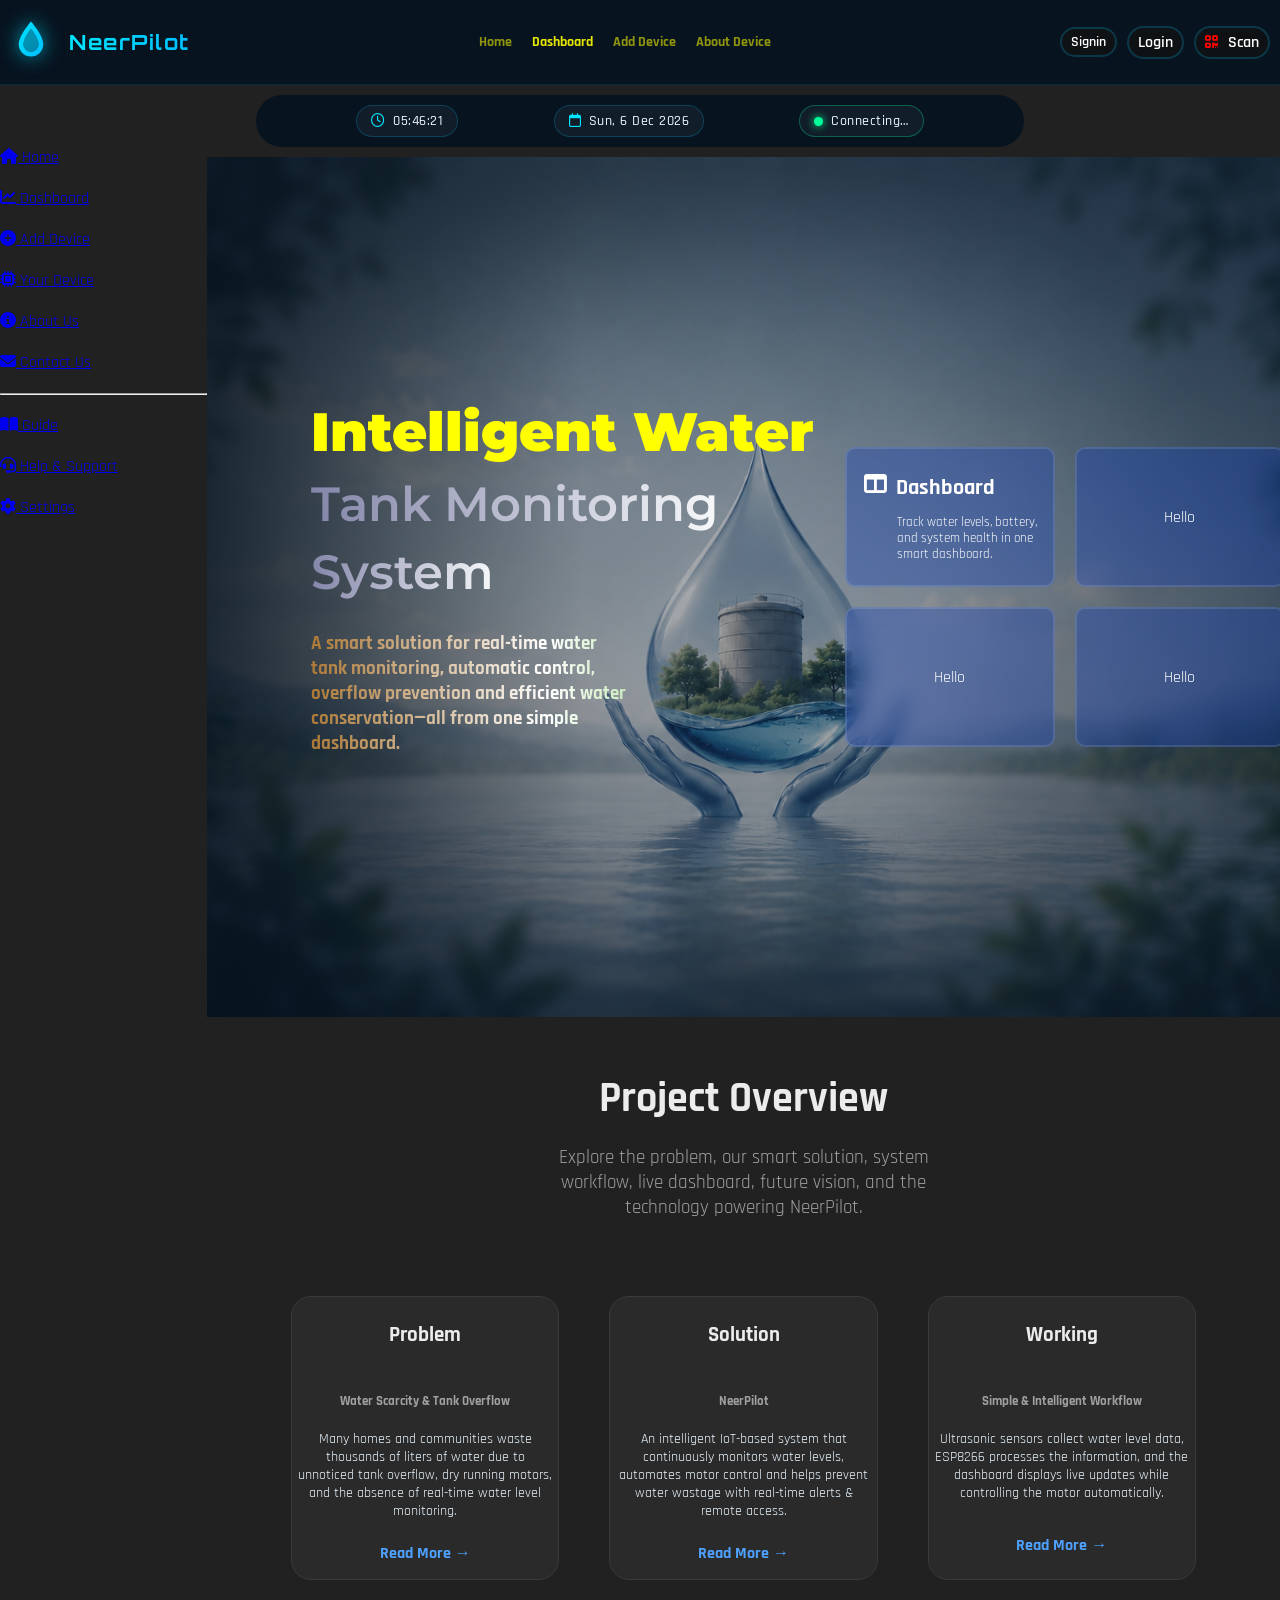
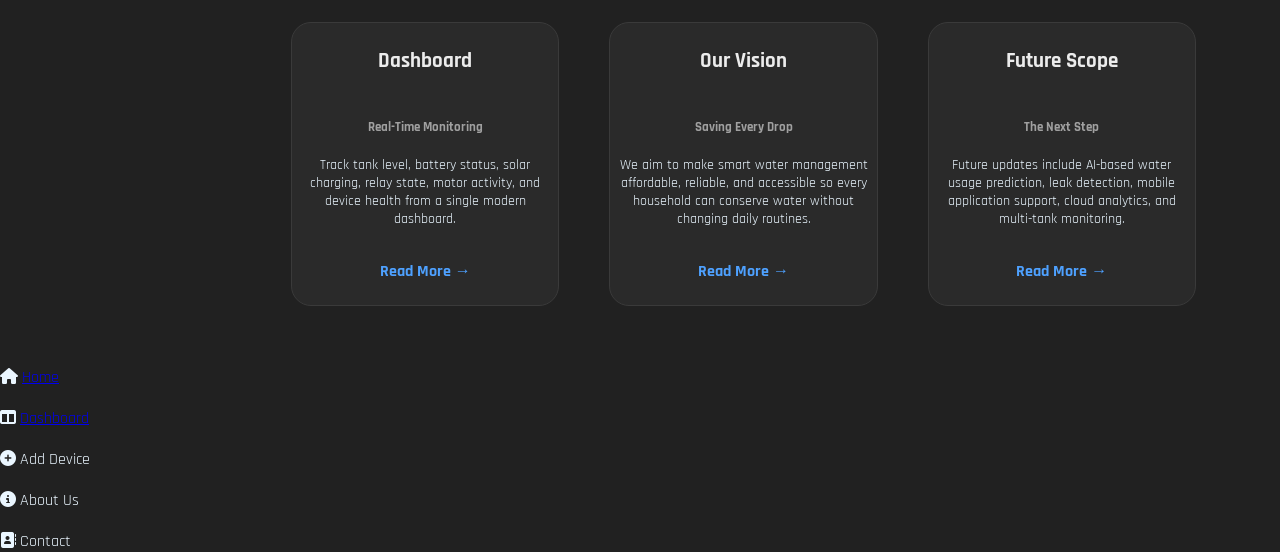
==== index.html @ 4bb4171d "change the design of the website by changing the navbar design" ====
<!DOCTYPE html>
<html lang="en">

<head>
  <meta charset="UTF-8">
  <meta name="viewport" content="width=device-width, initial-scale=1.0, minimum-scale=1.0">
  <title>NeerPilot | Smart Water &amp; Home Control</title>

  <!-- Font Awesome for iconography -->
  <link rel="stylesheet" href="https://cdnjs.cloudflare.com/ajax/libs/font-awesome/6.5.1/css/all.min.css">
  <!-- Google Fonts: Orbitron for display, Rajdhani for body/data -->
  <link rel="preconnect" href="https://fonts.googleapis.com">
  <link
    href="https://fonts.googleapis.com/css2?family=Orbitron:wght@500;700;900&family=Rajdhani:wght@400;500;600;700&display=swap"
    rel="stylesheet">

  <!-- <link rel="stylesheet" href="style2.css"> -->
  <link rel="stylesheet" href="style1.css">
  <link rel="stylesheet" href="responsive.css">
  <link rel="stylesheet" href="problem.css">
  <link rel="stylesheet" href="navbar.css">


  <link href="https://fonts.googleapis.com/css2?family=Montserrat:wght@700;800;900&display=swap" rel="stylesheet">
</head>

<body>

  <!-- <div class="ocean-bg" aria-hidden="true">
    <div class="glow glow-a"></div>
    <div class="glow glow-b"></div>
    <div class="bubbles" id="bubbleField"></div>
    <canvas id="particleCanvas"></canvas>
  </div> -->

  <!-- ============================================================
     TOP NAVBAR
     ============================================================ -->

  <header>

    <div class="navbar">

      <div class="top">
        <div class="nav-left">
          <div class="logo-mark">
            <svg viewBox="0 0 48 48" class="logo-svg" aria-hidden="true">
              <defs>
                <linearGradient id="logoGrad" x1="0" y1="0" x2="1" y2="1">
                  <stop offset="0%" stop-color="#00E5FF" />
                  <stop offset="100%" stop-color="#00BFFF" />
                </linearGradient>
              </defs>
              <path d="M24 4C24 4 10 20 10 30a14 14 0 0 0 28 0C38 20 24 4 24 4Z" fill="url(#logoGrad)" />
              <path d="M24 12C24 12 15 23 15 30a9 9 0 0 0 18 0c0-7-9-18-9-18Z" fill="#07131F" opacity="0.35" />
            </svg>
          </div>
          <div class="brand-text">
            <h1>NeerPilot</h1>
            <!-- <span>Autonomous Water &amp; Power Intelligence</span> -->
          </div>
        </div>

        <div class="middle">
          <ul class="nav-links">
            <li><a href="index.html">Home</a></li>
            <li class="dashboard"><a href="dashboard.html"><span class="dashboard">Dashboard</span></a></li>
            <li><a href="#">Add Device</a></li>
            <li><a href="#"><span>About </span><span>Device</span></a></li>
          </ul>
        </div>


        <!-- ME -->

        <div class="right">

          <div class="right-left">

            <div class="user-data">
              <div class="user-icon">
                <i class="fa-solid fa-user"></i>
              </div>
              <div class="user-name">
                <span>Yash Sharma</span>
              </div>
            </div>

            <div class="btn-signin entry">
              Signin
            </div>

            <div class="btn-login">
              Login
            </div>

            <div class="btn-qr-signin ">
              <div class="qr-icon">
                <i class="fa-solid fa-qrcode"></i>
                <p>Scan</p>
              </div>
            </div>

            <div class="logo-mark second-logo-mark">
              <svg viewBox="0 0 48 48" class="logo-svg" aria-hidden="true">
                <defs>
                  <linearGradient id="logoGrad" x1="0" y1="0" x2="1" y2="1">
                    <stop offset="0%" stop-color="#00E5FF" />
                    <stop offset="100%" stop-color="#00BFFF" />
                  </linearGradient>
                </defs>
                <path d="M24 4C24 4 10 20 10 30a14 14 0 0 0 28 0C38 20 24 4 24 4Z" fill="url(#logoGrad)" />
                <path d="M24 12C24 12 15 23 15 30a9 9 0 0 0 18 0c0-7-9-18-9-18Z" fill="#07131F" opacity="0.35" />
              </svg>
            </div>

          </div>



          <div class="menu-btn">&#9776;</div>

        </div>
      </div>

      <!-- Me -->

    </div>

    <div class="bottom">

      <!-- <div class="nav-right"> -->
      <div class="nav-stat stat1">
        <i class="fa-regular fa-clock"></i>
        <span id="liveTime">--:--:--</span>
      </div>
      <div class="nav-stat">
        <i class="fa-regular fa-calendar"></i>
        <span id="liveDate">-- --- ----</span>
      </div>
      <div class="nav-stat connection-pill" id="connectionPill">
        <span class="pulse-dot" id="connDot"></span>
        <span id="connText">Connecting…</span>
      </div>
      <!-- </div> -->


    </div>
  </header>



  <main>

    <section class="complete-page">

      <section class="page-left">
        <div class="bottom-nav">

          <!-- <div class="nav-item">
            <i class="fa-solid fa-house"></i>
            <span><a href="index.html">Home</a></span>
          </div>

          <div class="nav-item">
            <i class="fa-solid fa-table-columns"></i>
            <span><a href="dashboard.html">Dashboard</a></span>
          </div>

          <div class="nav-item">
            <i class="fa-solid fa-circle-plus"></i>
            <span>Add Device</span>
          </div>

          <div class="nav-item">
            <i class="fa-solid fa-circle-info"></i>
            <span>About Us</span>
          </div>

          <div class="nav-item">
            <i class="fa-solid fa-address-book"></i>
            <span>Contact</span>
          </div> -->

          <ul >

            <li>
              <a href="index.html">
                <i class="fa-solid fa-house"></i>
                <span>Home</span>
              </a>
            </li>

            <li>
              <a href="dashboard.html">
                <i class="fa-solid fa-chart-line"></i>
                <span>Dashboard</span>
              </a>
            </li>

            <li>
              <a href="add-device.html">
                <i class="fa-solid fa-circle-plus"></i>
                <span>Add Device</span>
              </a>
            </li>

            <li>
              <a href="your-device.html">
                <i class="fa-solid fa-microchip"></i>
                <span>Your Device</span>
              </a>
            </li>

            <li>
              <a href="about.html">
                <i class="fa-solid fa-circle-info"></i>
                <span>About Us</span>
              </a>
            </li>

            <li>
              <a href="contact.html">
                <i class="fa-solid fa-envelope"></i>
                <span>Contact Us</span>
              </a>
            </li>

            <hr>

            <li>
              <a href="guide.html">
                <i class="fa-solid fa-book-open"></i>
                <span>Guide</span>
              </a>
            </li>

            <li>
              <a href="help.html">
                <i class="fa-solid fa-headset"></i>
                <span>Help &amp; Support</span>
              </a>
            </li>

            <li>
              <a href="settings.html">
                <i class="fa-solid fa-gear"></i>
                <span>Settings</span>
              </a>
            </li>

          </ul>

        </div>

      </section>
      <section class="page-right">




        <section class="hero">
          <div class="hero-overlay"></div>

          <div class="hero-content">
            <div class="hero-content-inside ">
              <div class="hero-content-inside-left">

                <span>
                  <h1 class="heading1">
                    Intelligent Water
                  </h1>
                </span>
                <span>
                  <h1 class="heading2">
                    Tank Monitoring
                  </h1>
                </span>
                <span>
                  <h1 class="heading3">
                    System
                  </h1>
                </span>
                <span>
                  <h3 class="heading4">
                    A smart solution for real-time water tank monitoring, automatic control, overflow prevention and
                    efficient water conservation—all from one simple dashboard.
                  </h3>
                </span>
              </div>
              <div class="hero-content-inside-right">

                <div class="right-top">

                  <a href="dashboard.html" class="hero-anchor">
                    <div class="hero-anchor-div">
                      <div class="hero-anchor-div-div1">
                        <i class="fa-solid fa-table-columns"></i>
                        <h2>Dashboard</h2>
                      </div>
                      <div class="hero-anchor-div-div2">
                        <p>Track water levels, battery, and system health in one smart dashboard.</p>
                      </div>
                    </div>
                  </a>

                  <a href="#" class="hero-anchor">
                    <div>
                      Hello
                    </div>
                  </a>

                </div>

                <div class="right-bottom">

                  <a href="#" class="hero-anchor">
                    <div>
                      Hello
                    </div>
                  </a>

                  <a href="#" class="hero-anchor">
                    <div>
                      Hello
                    </div>
                  </a>

                </div>

              </div>
            </div>
          </div>
        </section>

        <section class="details-section">
          <div class="detail-sec-top">
            <h2>
              Project Overview
            </h2>
            <p>
              Explore the problem, our smart solution, system workflow, live dashboard, future vision, and the
              technology
              powering NeerPilot.
            </p>
          </div>
          <div class="detail-sec-bottom">
            <div class="detail-top">
              <div class="detail-div">

                <h3>
                  Problem
                </h3>
                <h5>
                  Water Scarcity & Tank Overflow
                </h5>
                <p>
                  Many homes and communities waste thousands of liters of water due to unnoticed tank overflow, dry
                  running
                  motors, and the absence of real-time water level monitoring.
                </p>
                <a href="problem.html">Read More →</a>

              </div>
              <div class="detail-div">
                <h3>
                  Solution
                </h3>
                <h5>
                  NeerPilot
                </h5>
                <p>
                  An intelligent IoT-based system that continuously monitors water levels, automates motor control and
                  helps
                  prevent water wastage with real-time alerts & remote access.
                </p>
                <a href="solution.html">Read More →</a>

              </div>
              <div class="detail-div">
                <h3>
                  Working
                </h3>
                <h5>
                  Simple & Intelligent Workflow
                </h5>
                <p>
                  Ultrasonic sensors collect water level data, ESP8266 processes the information, and the dashboard
                  displays
                  live updates while controlling the motor automatically.
                </p>
                <a href="#">Read More →</a>

              </div>
            </div>

            <div class="detail-bottom">
              <div class="detail-div">
                <h3>
                  Dashboard
                </h3>
                <h5>
                  Real-Time Monitoring
                </h5>
                <p>
                  Track tank level, battery status, solar charging, relay state, motor activity, and device health from
                  a
                  single
                  modern dashboard.
                </p>
                <a href="dashboard.html">Read More →</a>

              </div>
              <div class="detail-div">
                <h3>
                  Our Vision
                </h3>
                <h5>
                  Saving Every Drop
                </h5>
                <p>
                  We aim to make smart water management affordable, reliable, and accessible so every household can
                  conserve
                  water without changing daily routines.
                </p>
                <a href="vision.html">Read More →</a>

              </div>
              <div class="detail-div">
                <h3>
                  Future Scope
                </h3>
                <h5>
                  The Next Step
                </h5>
                <p>
                  Future updates include AI-based water usage prediction, leak detection, mobile application support,
                  cloud
                  analytics, and multi-tank monitoring.
                </p>
                <a href="#">Read More →</a>

              </div>
            </div>
          </div>



        </section>
      </section>
    </section>
  </main>




  <div class="bottom-nav">

    <div class="nav-item">
      <i class="fa-solid fa-house"></i>
      <span><a href="index.html">Home</a></span>
    </div>

    <div class="nav-item">
      <i class="fa-solid fa-table-columns"></i>
      <span><a href="dashboard.html">Dashboard</a></span>
    </div>

    <div class="nav-item">
      <i class="fa-solid fa-circle-plus"></i>
      <span>Add Device</span>
    </div>

    <div class="nav-item">
      <i class="fa-solid fa-circle-info"></i>
      <span>About Us</span>
    </div>

    <div class="nav-item">
      <i class="fa-solid fa-address-book"></i>
      <span>Contact</span>
    </div>

  </div>





  <script src="script2.js"></script>
</body>

</html>
---- style2.css ----
/* =======================================================================
   NeerPilot Dashboard — style.css
   Dark Ocean / Glassmorphism theme
   ======================================================================= */

/* ---------- Design Tokens ---------- */
:root {
  --c-primary: #00BFFF;
  --c-secondary: #00E5FF;
  --c-accent: #00FF99;
  --c-danger: #FF3B5C;
  --c-warning: #FFA733;
  --c-bg: #07131F;
  --c-bg-deep: #030a11;

  --glass-fill: rgba(255, 255, 255, 0.045);
  --glass-fill-strong: rgba(255, 255, 255, 0.07);
  --glass-border: rgba(0, 191, 255, 0.22);
  --glass-blur: 18px;

  --text-primary: #EAF6FF;
  --text-muted: #7FA8C2;

  --font-display: 'Orbitron', sans-serif;
  --font-body: 'Rajdhani', sans-serif;

  --radius-lg: 24px;
  --radius-md: 16px;
  --radius-sm: 10px;

  --shadow-glow-primary: 0 0 24px rgba(0, 191, 255, 0.35);
  --shadow-glow-accent: 0 0 22px rgba(0, 255, 153, 0.35);
  --shadow-elevate: 0 20px 40px -18px rgba(0, 0, 0, 0.65);

  --transition-fast: 180ms cubic-bezier(.4, 0, .2, 1);
  --transition-med: 380ms cubic-bezier(.4, 0, .2, 1);
}

/* ---------- Reset ---------- */
* {
  margin: 0;
  padding: 0;
  box-sizing: border-box;
}

html {
  scroll-behavior: smooth;
}

* {
  margin: 0;
  padding: 0;
  box-sizing: border-box;
}

body {
  font-family: var(--font-body);
  background: var(--c-bg);
  color: var(--text-primary);
  min-height: 100vh;
  overflow-x: hidden;
  -webkit-font-smoothing: antialiased;
  /* position:relative; */
}

::selection {
  background: rgba(0, 229, 255, 0.3);
}

::-webkit-scrollbar {
  width: 8px;
  height: 8px;
}

::-webkit-scrollbar-track {
  background: transparent;
}

::-webkit-scrollbar-thumb {
  background: rgba(0, 191, 255, 0.35);
  border-radius: 10px;
}

/* =======================================================================
   AMBIENT OCEAN BACKGROUND
   ======================================================================= */
.ocean-bg {
  position: fixed;
  /* position:absolute; */
  inset: 0;
  z-index: -2;
  background:
    radial-gradient(ellipse at 20% -10%, rgba(0, 191, 255, 0.14), transparent 55%),
    radial-gradient(ellipse at 90% 10%, rgba(0, 255, 153, 0.08), transparent 50%),
    linear-gradient(180deg, #0a1a29 0%, #07131F 40%, #030a11 100%);
  overflow: hidden;
}

.glow {
  position: absolute;
  border-radius: 50%;
  filter: blur(90px);
  opacity: 0.35;
  animation: driftGlow 22s ease-in-out infinite;
}

.glow-a {
  width: 480px;
  height: 480px;
  background: var(--c-primary);
  top: -10%;
  left: -10%;
}

.glow-b {
  width: 420px;
  height: 420px;
  background: var(--c-accent);
  bottom: -15%;
  right: -5%;
  animation-duration: 28s;
  animation-delay: -6s;
}

@keyframes driftGlow {

  0%,
  100% {
    transform: translate(0, 0) scale(1);
  }

  50% {
    transform: translate(60px, 40px) scale(1.15);
  }
}

.bubbles {
  position: absolute;
  inset: 0;
  overflow: hidden;
}

.bubble {
  position: absolute;
  bottom: -10%;
  border-radius: 50%;
  background: radial-gradient(circle at 30% 30%, rgba(255, 255, 255, 0.5), rgba(0, 191, 255, 0.05) 70%);
  border: 1px solid rgba(0, 229, 255, 0.25);
  animation-name: floatUp;
  animation-timing-function: linear;
  animation-iteration-count: infinite;
}

@keyframes floatUp {
  0% {
    transform: translateY(0) translateX(0);
    opacity: 0;
  }

  10% {
    opacity: 0.6;
  }

  90% {
    opacity: 0.4;
  }

  100% {
    transform: translateY(-120vh) translateX(20px);
    opacity: 0;
  }
}

#particleCanvas {
  position: absolute;
  inset: 0;
  width: 100%;
  height: 100%;
  opacity: 0.5;
}

/* =======================================================================
   GLASSMORPHISM CARD BASE
   ======================================================================= */
.card {
  background: var(--glass-fill);
  border: 1px solid var(--glass-border);
  border-radius: var(--radius-md);
  backdrop-filter: blur(var(--glass-blur));
  -webkit-backdrop-filter: blur(var(--glass-blur));
  box-shadow: var(--shadow-elevate);
  position: relative;
  overflow: hidden;
  transition: transform var(--transition-med), box-shadow var(--transition-med), border-color var(--transition-med);
}

.card:hover {
  transform: translateY(-4px);
  border-color: rgba(0, 229, 255, 0.5);
  box-shadow: var(--shadow-elevate), var(--shadow-glow-primary);
}

/* Ripple click feedback */
.ripple {
  cursor: pointer;
}

.ripple-effect {
  position: absolute;
  border-radius: 50%;
  background: rgba(0, 229, 255, 0.35);
  transform: scale(0);
  animation: rippleAnim 600ms ease-out forwards;
  pointer-events: none;
}

@keyframes rippleAnim {
  to {
    transform: scale(4);
    opacity: 0;
  }
}

/* =======================================================================
   NAVBAR
   ======================================================================= */

header {
  width: 100%;
  display: flex;
  flex-direction: column;
  justify-content: center;
  align-items: center;
}

.navbar {
  width: 100%;
  display: flex;
  /* flex-direction: row; */  
  align-items: center;
  justify-content: center;
  gap: 24px;
  padding: 18px 10px;
  background: rgba(7, 19, 31, 0.55);
  backdrop-filter: blur(20px);
  -webkit-backdrop-filter: blur(20px);
  border-bottom: 1px solid rgba(0, 191, 255, 0.15);
  position: sticky;
  top: 0;
  z-index: 100;
  flex-wrap: wrap;
}

.nav-left {
  display: flex;
  align-items: center;
  gap: 17px;
}

.logo-svg {
  width: 42px;
  height: 42px;
  filter: drop-shadow(0 0 10px rgba(0, 229, 255, 0.6));
  animation: logoPulse 4s ease-in-out infinite;
}

@keyframes logoPulse {

  0%,
  100% {
    filter: drop-shadow(0 0 8px rgba(0, 229, 255, 0.5));
  }

  50% {
    filter: drop-shadow(0 0 16px rgba(0, 229, 255, 0.85));
  }
}

.brand-text h1 {
  font-family: var(--font-display);
  font-size: 1.30rem;
  font-weight: 700;
  letter-spacing: 1.5px;
  background: linear-gradient(90deg, var(--c-secondary), var(--c-primary));
  -webkit-background-clip: text;
  background-clip: text;
  color: transparent;
  line-height: 1.1;
}

/* .brand-text span {
  font-size: 0.72rem;
  color: var(--text-muted);
  letter-spacing: 0.5px;
  text-transform: uppercase;
} */

/* ME */

.top {
  width: 100%;
  display: flex;
  justify-content: space-between;
  align-items: center;

}

.middle ul {
  display: flex;
  justify-content: space-evenly;
  align-items: center;
  gap: 20px;
  /* margin-left: 200px; */
}

.middle ul li {
  list-style: none;
  font-size: 0.9rem;
  font-weight: 700;
}

.middle ul li a {
  text-decoration: none;
  color: white;
}

.middle ul li a {
  color: rgba(255, 255, 0, 0.552);
}

.dashboard {
  color: rgba(255, 255, 0, 0.897);
}

.right{
    display:flex;
    align-items:center;
    justify-content:flex-end;
    /* margin-left:auto; */
}

.right-left {
  display: flex;
  gap: 10px;
  justify-content: space-evenly;
  align-items: center;
}

.user-data {
  display: none;
}

.right .btn-login {
  /* height: 33px;
  width: 60px; */
  display: inline-block;
  /* background-color: rgb(232, 237, 241); */
  background: rgba(18, 19, 19, 0.77);
  color: white;
  padding: 4px 9px;
  border-radius: 40px;
  text-decoration: none;
  font-weight: 600;
  /* border: 2px solid rgb(153, 153, 220); */
  border: 2px solid var(--glass-border);
}

.right .btn-signin {
  /* height: 33px;
  width: 60px; */
  display: inline-block;
  /* background-color: rgb(232, 237, 241); */
  background: rgba(18, 19, 19, 0.77);
  color: white;
  padding: 4px 9px;
  border-radius: 40px;
  text-decoration: none;
  font-weight: 600;
  font-size: 0.9rem;
  /* border: 2px solid rgb(153, 153, 220); */
  border: 2px solid var(--glass-border);
}

.right .btn-qr-signin {
  display: inline-block;
  /* background-color: rgb(171, 172, 172); */
  background: rgba(18, 19, 19, 0.77);
  /* color: rgba(24, 24, 24, 0.789); */
  color: white;
  padding: 4px 9px;
  font-size: 0.9rem;
  /* height: 33px;
  width: 80px; */
  border-radius: 40px;
  text-decoration: none;
  border: 2px solid var(--glass-border);
}

.qr-icon {
  display: flex;
  /* font-weight: 800; */
  justify-content: space-evenly;
  align-items: center;
  gap: 10px;
}

.qr-icon p {
  font-size: 1rem;
  font-weight: 600;
}

.right .btn-qr-signin i {
  color: red;
}

.second-logo-mark {
  display: none;
}


.menu-btn {
  display: none;
}

.bottom {
  margin-top: 10px;
  width: 60%;
  padding: 10px 5px;
  background: rgba(18, 19, 19, 0.77);
  display: flex;
  justify-content: space-evenly;
  align-items: center;
  border-radius: 40px;
}


/* Me */

/* 
.nav-right { 
  display: flex; 
  align-items: center; 
  justify-content: space-evenly;
  gap: 14px; 
  flex-wrap: wrap; 
} */

.nav-stat {
  display: flex;
  align-items: center;
  gap: 8px;
  font-size: 0.85rem;
  color: var(--text-muted);
  background: var(--glass-fill);
  border: 1px solid var(--glass-border);
  padding: 6px 14px;
  border-radius: 999px;
}

.nav-stat i {
  color: var(--c-secondary);
}

.nav-stat span {
  color: var(--text-primary);
  font-weight: 500;
  letter-spacing: 0.5px;
}

.connection-pill {
  border-color: rgba(0, 255, 153, 0.3);
}

.pulse-dot {
  width: 9px;
  height: 9px;
  border-radius: 50%;
  background: var(--c-accent);
  box-shadow: 0 0 8px var(--c-accent);
  animation: pulseDot 1.6s ease-in-out infinite;
}

.pulse-dot.offline {
  background: var(--c-danger);
  box-shadow: 0 0 8px var(--c-danger);
  animation: none;
}

@keyframes pulseDot {

  0%,
  100% {
    opacity: 1;
    transform: scale(1);
  }

  50% {
    opacity: 0.5;
    transform: scale(0.8);
  }
}

/* =======================================================================
   DASHBOARD GRID
   ======================================================================= */
.dashboard-grid {
  display: grid;
  grid-template-columns: 1.05fr 1fr;
  gap: 24px;
  padding: 28px 32px;
  align-items: start;
}

.panel {
  background: var(--glass-fill);
  border: 1px solid var(--glass-border);
  border-radius: var(--radius-lg);
  backdrop-filter: blur(var(--glass-blur));
  -webkit-backdrop-filter: blur(var(--glass-blur));
  padding: 24px;
  box-shadow: var(--shadow-elevate);
}

.panel-header {
  display: flex;
  align-items: center;
  justify-content: space-between;
  margin-bottom: 20px;
  flex-wrap: wrap;
  gap: 8px;
}

.panel-header h2 {
  font-family: var(--font-display);
  font-size: 1.05rem;
  font-weight: 700;
  letter-spacing: 1px;
  display: flex;
  align-items: center;
  gap: 10px;
  color: var(--text-primary);
}

.panel-header h2 i {
  color: var(--c-primary);
  filter: drop-shadow(0 0 6px rgba(0, 191, 255, 0.6));
}

.panel-tag {
  font-size: 0.72rem;
  color: var(--text-muted);
  letter-spacing: 1px;
  text-transform: uppercase;
  border: 1px solid var(--glass-border);
  padding: 4px 10px;
  border-radius: 999px;
}

/* =======================================================================
   TANK VISUAL
   ======================================================================= */
.tank-main-row {
  display: grid;
  grid-template-columns: 1.1fr 0.9fr;
  gap: 18px;
  margin-bottom: 20px;
}

.tank-visual {
  padding: 20px;
  display: flex;
  flex-direction: column;
  /* gap: 16px; */
  align-items: center;
}

.tank-shell {
  position: relative;
  width: 100%;
  max-width: 220px;
  height: 300px;
  /* border-radius: 26px; */
  overflow: hidden;
  background: linear-gradient(180deg, rgba(0, 191, 255, 0.05), rgba(0, 0, 0, 0.35));
  border: 2px solid rgba(0, 191, 255, 0.35);
  box-shadow: inset 0 0 30px rgba(0, 191, 255, 0.15), 0 0 30px rgba(0, 191, 255, 0.12);
}

.tank-frame {
  position: absolute;
  inset: 0;
  width: 100%;
  height: 100%;
}

.tank-outline {
  fill: none;
  stroke: rgba(0, 229, 255, 0.25);
  stroke-width: 2;
}

.tank-liquid-mask {
  position: absolute;
  inset: 4px;
  border-radius: 22px;
  overflow: hidden;
}

.tank-water {
  position: absolute;
  bottom: 0;
  left: 0;
  width: 100%;
  height: 0%;
  /* controlled by JS */
  background: linear-gradient(180deg, rgba(0, 191, 255, 0.55), rgba(0, 64, 110, 0.85));
  transition: height 1.2s cubic-bezier(.4, 0, .2, 1);
}

.wave {
  position: absolute;
  top: -18px;
  left: 0;
  width: 200%;
  height: 20px;
}

.wave path {
  fill: rgba(0, 229, 255, 0.55);
}

.wave-back path {
  fill: rgba(0, 229, 255, 0.35);
}

.wave-back {
  animation: waveMove 6s linear infinite;
  opacity: 0.7;
}

.wave-front {
  animation: waveMove 3.5s linear infinite reverse;
}

@keyframes waveMove {
  from {
    transform: translateX(0);
  }

  to {
    transform: translateX(-50%);
  }
}

.tank-readout {
  position: absolute;
  inset: 0;
  display: flex;
  flex-direction: column;
  align-items: center;
  justify-content: center;
  gap: 4px;
  pointer-events: none;
  text-shadow: 0 0 18px rgba(0, 0, 0, 0.6);
}

.tank-percent {
  font-family: var(--font-display);
  font-size: 2.6rem;
  font-weight: 900;
  color: #fff;
  letter-spacing: 1px;
}

.tank-label {
  font-size: 0.75rem;
  color: rgba(234, 246, 255, 0.85);
  text-transform: uppercase;
  letter-spacing: 2px;
}

.tank-substats {
  display: flex;
  width: 100%;
  height: 100px;
  justify-content: space-between;
  align-items: center;
  gap: 10px;
  border-top: 1px solid rgba(0, 191, 255, 0.15);
  padding-top: 1px;
}

.substat {
  display: flex;
  flex-direction: column;
  gap: 4px;
  align-items: center;
  flex: 1;
}

.substat-label {
  font-size: 0.68rem;
  color: var(--text-muted);
  text-transform: uppercase;
  letter-spacing: 0.5px;
}

.substat-value {
  font-weight: 700;
  font-size: 0.95rem;
}

.status-ok {
  color: var(--c-accent);
}

.status-warn {
  color: var(--c-warning);
}

.status-danger {
  color: var(--c-danger);
}

/* ---------- side column: battery + solar ---------- */
.side-column {
  display: flex;
  flex-direction: column;
  gap: 18px;
}

.card-title {
  display: flex;
  align-items: center;
  gap: 8px;
  font-size: 0.85rem;
  font-weight: 600;
  color: var(--text-muted);
  letter-spacing: 0.5px;
  text-transform: uppercase;
  margin-bottom: 14px;
}

.card-title i {
  color: var(--c-secondary);
}

.battery-card,
.solar-card,
.voltage-card,
.control-card {
  padding: 18px;
}

/* =======================================================================
   BATTERY VISUAL (shared by tank + home)
   ======================================================================= */
.battery-visual {
  display: flex;
  flex-direction: column;
  align-items: center;
  gap: 8px;
}

.battery-body {
  position: relative;
  width: 80px;
  height: 120px;
  border: 3px solid rgba(0, 229, 255, 0.4);
  border-radius: 14px;
  overflow: hidden;
  background: rgba(0, 0, 0, 0.3);
  box-shadow: inset 0 0 16px rgba(0, 191, 255, 0.15);
}

.battery-nub {
  width: 32px;
  height: 8px;
  background: rgba(0, 229, 255, 0.4);
  margin: 0 auto;
  border-radius: 0 0 4px 4px;
}

.battery-liquid {
  position: absolute;
  bottom: 0;
  left: 0;
  width: 100%;
  height: 0%;
  background: linear-gradient(180deg, rgba(0, 255, 153, 0.65), rgba(0, 150, 90, 0.85));
  transition: height 1.2s cubic-bezier(.4, 0, .2, 1), background 0.6s ease;
}

.battery-liquid.low {
  background: linear-gradient(180deg, rgba(255, 59, 92, 0.65), rgba(150, 20, 40, 0.85));
}

.battery-liquid.mid {
  background: linear-gradient(180deg, rgba(255, 167, 51, 0.65), rgba(150, 90, 10, 0.85));
}

.mini-wave {
  position: absolute;
  top: -8px;
  left: 0;
  width: 200%;
  height: 10px;
  animation: waveMove 4s linear infinite;
}

.mini-wave path {
  fill: rgba(255, 255, 255, 0.35);
}

.battery-percent {
  position: absolute;
  top: 50%;
  left: 50%;
  transform: translate(-50%, -50%);
  font-family: var(--font-display);
  font-weight: 700;
  font-size: 1.15rem;
  color: #fff;
  text-shadow: 0 0 10px rgba(0, 0, 0, 0.7);
  z-index: 2;
}

.charge-icon {
  position: absolute;
  top: 8px;
  right: 8px;
  color: var(--c-accent);
  font-size: 0.85rem;
  opacity: 0;
  filter: drop-shadow(0 0 6px var(--c-accent));
  z-index: 2;
}

.charge-icon.active {
  opacity: 1;
  animation: chargeFlicker 1.4s ease-in-out infinite;
}

@keyframes chargeFlicker {

  0%,
  100% {
    opacity: 0.4;
    transform: scale(1);
  }

  50% {
    opacity: 1;
    transform: scale(1.15);
  }
}

.battery-status {
  font-size: 0.8rem;
  color: var(--text-muted);
  text-align: center;
  margin-top: 6px;
}

/* =======================================================================
   SOLAR VISUAL
   ======================================================================= */
.solar-visual {
  display: flex;
  justify-content: center;
  padding: 6px 0;
}

.solar-svg {
  width: 140px;
  height: 105px;
}

.panel-frame {
  fill: rgba(0, 191, 255, 0.08);
  stroke: var(--c-danger);
  stroke-width: 2;
  transition: stroke 0.5s ease, fill 0.5s ease;
}

.panel-grid line {
  stroke: rgba(255, 255, 255, 0.15);
  stroke-width: 1;
}

.solar-rays line {
  stroke: var(--c-danger);
  stroke-width: 2.5;
  stroke-linecap: round;
  opacity: 0;
  transition: stroke 0.5s ease;
}

.solar-visual.charging .panel-frame {
  stroke: var(--c-accent);
  fill: rgba(0, 255, 153, 0.1);
  filter: drop-shadow(0 0 10px rgba(0, 255, 153, 0.6));
}

.solar-visual.charging .solar-rays line {
  stroke: var(--c-accent);
  opacity: 1;
  animation: rayPulse 1.6s ease-in-out infinite;
}

@keyframes rayPulse {

  0%,
  100% {
    opacity: 0.3;
  }

  50% {
    opacity: 1;
  }
}

.solar-status {
  text-align: center;
  font-size: 0.85rem;
  font-weight: 600;
  color: var(--c-danger);
}

.solar-status.on {
  color: var(--c-accent);
}

/* =======================================================================
   MINI CARD GRID (tank sensors)
   ======================================================================= */
.mini-card-grid {
  display: grid;
  grid-template-columns: repeat(auto-fit, minmax(150px, 1fr));
  gap: 14px;
}

.mini-card {
  padding: 14px 16px;
  display: flex;
  align-items: center;
  gap: 12px;
  flex-wrap: wrap;
}

.mini-card i {
  font-size: 1.2rem;
  color: var(--c-primary);
  width: 30px;
  text-align: center;
  filter: drop-shadow(0 0 6px rgba(0, 191, 255, 0.5));
}

.mini-card>div {
  display: flex;
  flex-direction: column;
  gap: 2px;
}

.mini-label {
  font-size: 0.68rem;
  color: var(--text-muted);
  text-transform: uppercase;
  letter-spacing: 0.5px;
}

.mini-value {
  font-weight: 700;
  font-size: 0.95rem;
}

.signal-bars {
  display: flex;
  align-items: flex-end;
  gap: 3px;
  margin-left: auto;
  height: 18px;
}

.signal-bars span {
  width: 4px;
  background: rgba(0, 191, 255, 0.25);
  border-radius: 2px;
  transition: background 0.4s ease, box-shadow 0.4s ease;
}

.signal-bars span:nth-child(1) {
  height: 6px;
}

.signal-bars span:nth-child(2) {
  height: 10px;
}

.signal-bars span:nth-child(3) {
  height: 14px;
}

.signal-bars span:nth-child(4) {
  height: 18px;
}

.signal-bars span.active {
  background: var(--c-secondary);
  box-shadow: 0 0 6px var(--c-secondary);
}

/* =======================================================================
   HOME UNIT
   ======================================================================= */
.home-main-row {
  display: grid;
  grid-template-columns: 1fr 1fr;
  gap: 18px;
  margin-bottom: 20px;
}

.home-battery {
  display: flex;
  flex-direction: column;
  align-items: center;
}

/* Voltage gauge */
.gauge-wrap {
  position: relative;
  width: 160px;
  height: 160px;
  margin: 0 auto;
}

.gauge-svg {
  width: 100%;
  height: 100%;
  transform: rotate(-90deg);
}

.gauge-track {
  fill: none;
  stroke: rgba(255, 255, 255, 0.08);
  stroke-width: 12;
}

.gauge-fill {
  fill: none;
  stroke: var(--c-accent);
  stroke-width: 12;
  stroke-linecap: round;
  stroke-dasharray: 427;
  /* 2*pi*68 */
  stroke-dashoffset: 427;
  transition: stroke-dashoffset 1s cubic-bezier(.4, 0, .2, 1), stroke 0.6s ease;
  filter: drop-shadow(0 0 8px currentColor);
}

.gauge-center {
  position: absolute;
  inset: 0;
  display: flex;
  flex-direction: column;
  align-items: center;
  justify-content: center;
}

.gauge-value {
  font-family: var(--font-display);
  font-weight: 700;
  font-size: 1.5rem;
}

.gauge-caption {
  font-size: 0.72rem;
  color: var(--text-muted);
  text-transform: uppercase;
  letter-spacing: 1px;
  margin-top: 2px;
}

/* Control card grid */
.control-card-grid {
  display: grid;
  grid-template-columns: repeat(auto-fit, minmax(200px, 1fr));
  gap: 16px;
}

.control-card {
  display: flex;
  flex-direction: column;
  align-items: center;
  gap: 12px;
}

.state-row,
.mode-row {
  display: flex;
  align-items: center;
  justify-content: space-between;
  width: 100%;
  font-size: 0.85rem;
  font-weight: 600;
}

/* Toggle switch */
.toggle {
  position: relative;
  display: inline-block;
  width: 42px;
  height: 24px;
}

.toggle input {
  opacity: 0;
  width: 0;
  height: 0;
}

.toggle-track {
  position: absolute;
  inset: 0;
  background: rgba(255, 255, 255, 0.12);
  border-radius: 999px;
  cursor: pointer;
  transition: background var(--transition-fast);
  display: block;
}

.toggle-thumb {
  position: absolute;
  top: 3px;
  left: 3px;
  width: 18px;
  height: 18px;
  background: #fff;
  border-radius: 50%;
  transition: transform var(--transition-fast), box-shadow var(--transition-fast);
}

.toggle input:checked+.toggle-track {
  background: var(--c-primary);
  box-shadow: 0 0 10px rgba(0, 191, 255, 0.6);
}

.toggle input:checked+.toggle-track .toggle-thumb {
  transform: translateX(18px);
}

.mode-track {
  background: rgba(255, 167, 51, 0.2);
}

.toggle input:checked+.mode-track {
  background: var(--c-accent);
}

/* Motor */
.motor-visual {
  width: 96px;
  height: 96px;
}

.motor-svg {
  width: 100%;
  height: 100%;
}

.motor-ring {
  fill: none;
  stroke: rgba(0, 191, 255, 0.25);
  stroke-width: 3;
}

.blade {
  fill: rgba(0, 191, 255, 0.55);
}

.blade-alt {
  fill: rgba(0, 229, 255, 0.3);
}

.motor-hub {
  fill: var(--c-secondary);
  filter: drop-shadow(0 0 6px var(--c-secondary));
}

#motorBlades {
  transform-origin: 50px 50px;
  transition: filter 0.4s ease;
}

#motorBlades.spinning {
  animation: spinMotor 0.9s linear infinite;
}

@keyframes spinMotor {
  to {
    transform: rotate(360deg);
  }
}

/* Relay */
.relay-visual {
  display: flex;
  justify-content: center;
  padding: 6px 0;
}

.relay-body {
  width: 70px;
  height: 46px;
  border-radius: 8px;
  background: rgba(255, 255, 255, 0.06);
  border: 2px solid rgba(0, 191, 255, 0.3);
  display: flex;
  align-items: center;
  justify-content: center;
  transition: box-shadow 0.4s ease, border-color 0.4s ease;
}

.relay-led {
  width: 14px;
  height: 14px;
  border-radius: 50%;
  background: rgba(255, 59, 92, 0.7);
  box-shadow: 0 0 8px rgba(255, 59, 92, 0.6);
  transition: background 0.4s ease, box-shadow 0.4s ease;
}

.relay-body.energized {
  border-color: var(--c-accent);
  box-shadow: 0 0 18px rgba(0, 255, 153, 0.4);
  animation: relayPulse 1.2s ease-in-out infinite;
}

.relay-body.energized .relay-led {
  background: var(--c-accent);
  box-shadow: 0 0 10px var(--c-accent);
}

@keyframes relayPulse {

  0%,
  100% {
    transform: scale(1);
  }

  50% {
    transform: scale(1.04);
  }
}

/* Buzzer */
.buzzer-visual {
  position: relative;
  width: 80px;
  height: 70px;
  display: flex;
  align-items: center;
  justify-content: center;
}

.buzzer-icon {
  font-size: 1.6rem;
  color: var(--text-muted);
  transition: color 0.4s ease;
  z-index: 2;
}

.buzzer-wave {
  position: absolute;
  border: 2px solid var(--c-secondary);
  border-radius: 50%;
  opacity: 0;
  width: 30px;
  height: 30px;
}

.buzzer-visual.buzzing .buzzer-icon {
  color: var(--c-secondary);
}

.buzzer-visual.buzzing .buzzer-wave {
  animation: buzzExpand 1.4s ease-out infinite;
}

.buzzer-visual.buzzing .w2 {
  animation-delay: 0.3s;
}

.buzzer-visual.buzzing .w3 {
  animation-delay: 0.6s;
}

@keyframes buzzExpand {
  0% {
    transform: scale(1);
    opacity: 0.8;
  }

  100% {
    transform: scale(2.6);
    opacity: 0;
  }
}

/* RGB */
.rgb-visual {
  display: flex;
  justify-content: center;
  padding: 10px 0;
}

.rgb-orb {
  width: 54px;
  height: 54px;
  border-radius: 50%;
  background: var(--c-primary);
  box-shadow: 0 0 24px var(--c-primary);
  transition: background 0.6s ease, box-shadow 0.6s ease;
  animation: orbBreathe 3s ease-in-out infinite;
}

@keyframes orbBreathe {

  0%,
  100% {
    transform: scale(1);
  }

  50% {
    transform: scale(1.08);
  }
}

/* OLED */
.oled-visual {
  display: flex;
  justify-content: center;
  padding: 4px 0;
}

.oled-screen {
  width: 140px;
  height: 46px;
  border-radius: 6px;
  border: 2px solid rgba(0, 191, 255, 0.3);
  background: #01080d;
  display: flex;
  align-items: center;
  justify-content: center;
  font-family: var(--font-display);
  font-size: 0.7rem;
  letter-spacing: 1px;
  color: var(--c-secondary);
  text-shadow: 0 0 8px var(--c-secondary);
  transition: opacity 0.4s ease, box-shadow 0.4s ease;
}

.oled-screen.off {
  opacity: 0.25;
  text-shadow: none;
  color: var(--text-muted);
}

/* signal row inside mode card */
.signal-row {
  display: flex;
  align-items: center;
  gap: 10px;
  width: 100%;
  margin-top: 4px;
  flex-wrap: wrap;
}

/* =======================================================================
   LOG PANEL
   ======================================================================= */
.log-panel {
  margin: 0 32px 28px;
  padding: 22px 24px;
}

.log-window {
  max-height: 260px;
  overflow-y: auto;
  display: flex;
  flex-direction: column-reverse;
  /* newest visually on top via prepend + reverse flow */
  gap: 6px;
  font-family: 'Rajdhani', monospace;
  font-size: 0.85rem;
}

.log-entry {
  display: flex;
  gap: 10px;
  padding: 6px 10px;
  border-radius: 8px;
  background: rgba(255, 255, 255, 0.03);
  border-left: 3px solid var(--c-primary);
  animation: logIn 0.4s ease;
}

.log-entry .log-time {
  color: var(--text-muted);
  white-space: nowrap;
}

.log-entry.level-warn {
  border-left-color: var(--c-warning);
}

.log-entry.level-danger {
  border-left-color: var(--c-danger);
}

.log-entry.level-ok {
  border-left-color: var(--c-accent);
}

@keyframes logIn {
  from {
    opacity: 0;
    transform: translateY(-6px);
  }

  to {
    opacity: 1;
    transform: translateY(0);
  }
}

.site-footer {
  text-align: center;
  padding: 18px;
  font-size: 0.75rem;
  color: var(--text-muted);
  letter-spacing: 0.5px;
}


/* Me */


.bottom-nav {
  display: none;
}
/* .nav-item{
  display: none;
} */



/* =======================================================================
   RESPONSIVE
   ======================================================================= */
@media (max-width: 1080px) {
  .dashboard-grid {
    grid-template-columns: 1fr;
  }
}

@media (max-width: 720px) {
  .navbar {
    padding: 14px 18px;
  }

  .nav-right {
    width: 100%;
    justify-content: flex-start;
  }

  .dashboard-grid {
    padding: 18px;
    gap: 18px;
  }

  .tank-main-row,
  .home-main-row {
    grid-template-columns: 1fr;
  }

  .panel {
    padding: 18px;
  }

  .log-panel {
    margin: 0 18px 20px;
  }

  .brand-text h1 {
    font-size: 1.1rem;
  }
}

@media (max-width: 420px) {
  /* .nav-stat span {
    font-size: 0.75rem;
  } */

  .tank-percent {
    font-size: 2rem;
  }
}

/* Reduced motion preference */
@media (prefers-reduced-motion: reduce) {

  *,
  *::before,
  *::after {
    animation-duration: 0.01ms !important;
    animation-iteration-count: 1 !important;
    transition-duration: 0.01ms !important;
  }
}
---- style1.css ----
:root {
    --c-primary: #00BFFF;
    --c-secondary: #00E5FF;
    --c-accent: #00FF99;
    --c-danger: #FF3B5C;
    --c-warning: #FFA733;
    --c-bg: #bfc0c2;
    --c-bg-deep: #030a11;

    --glass-fill: rgba(255, 255, 255, 0.045);
    --glass-fill-strong: rgba(255, 255, 255, 0.07);
    --glass-border: rgba(0, 191, 255, 0.22);
    --glass-blur: 18px;

    --text-primary: #EAF6FF;
    --text-muted: #7FA8C2;

    --font-display: 'Orbitron', sans-serif;
    --font-body: 'Rajdhani', sans-serif;

    --radius-lg: 24px;
    --radius-md: 16px;
    --radius-sm: 10px;

    --shadow-glow-primary: 0 0 24px rgba(0, 191, 255, 0.35);
    --shadow-glow-accent: 0 0 22px rgba(0, 255, 153, 0.35);
    --shadow-elevate: 0 20px 40px -18px rgba(0, 0, 0, 0.65);

    --transition-fast: 180ms cubic-bezier(.4, 0, .2, 1);
    --transition-med: 380ms cubic-bezier(.4, 0, .2, 1);
}


* {
    margin: 0;
    padding: 0;
    box-sizing: border-box;
}

html {
    scroll-behavior: smooth;
}


body {
    font-family: var(--font-body);
    background: #212121;
    color: var(--text-primary);
    min-height: 100vh;
    overflow-x: hidden;
    -webkit-font-smoothing: antialiased;
    /* position:relative; */
}


header {
    width: 100%;
    display: flex;
    flex-direction: column;
    justify-content: center;
    align-items: center;
}

.navbar {
    width: 100%;
    display: flex;
    /* flex-direction: row; */
    align-items: center;
    justify-content: center;
    gap: 24px;
    padding: 18px 10px;
    /* background: rgba(7, 19, 31, 0.55); */
    background-color: #07131F;
    backdrop-filter: blur(20px);
    -webkit-backdrop-filter: blur(20px);
    border-bottom: 1px solid rgba(0, 191, 255, 0.15);
    position: sticky;
    top: 0;
    z-index: 100;
    flex-wrap: wrap;
}

.nav-left {
    display: flex;
    align-items: center;
    gap: 17px;
}

.logo-svg {
    width: 42px;
    height: 42px;
    filter: drop-shadow(0 0 10px rgba(0, 229, 255, 0.6));
    animation: logoPulse 4s ease-in-out infinite;
}

@keyframes logoPulse {

    0%,
    100% {
        filter: drop-shadow(0 0 8px rgba(0, 229, 255, 0.5));
    }

    50% {
        filter: drop-shadow(0 0 16px rgba(0, 229, 255, 0.85));
    }
}

.brand-text h1 {
    font-family: var(--font-display);
    font-size: 1.30rem;
    font-weight: 700;
    letter-spacing: 1.5px;
    background: linear-gradient(90deg, var(--c-secondary), var(--c-primary));
    -webkit-background-clip: text;
    background-clip: text;
    color: transparent;
    line-height: 1.1;
}

/* .brand-text span {
  font-size: 0.72rem;
  color: var(--text-muted);
  letter-spacing: 0.5px;
  text-transform: uppercase;
} */

/* ME */

.top {
    width: 100%;
    display: flex;
    justify-content: space-between;
    align-items: center;

}

.middle ul {
    display: flex;
    justify-content: space-evenly;
    align-items: center;
    gap: 20px;
    /* margin-left: 200px; */
}

.middle ul li {
    list-style: none;
    font-size: 0.9rem;
    font-weight: 700;
}

.middle ul li a {
    text-decoration: none;
    color: white;
}

.middle ul li a {
    color: rgba(255, 255, 0, 0.552);
}

.dashboard {
    color: rgba(255, 255, 0, 0.897);
}

.right {
    display: flex;
    align-items: center;
    justify-content: flex-end;
    /* margin-left:auto; */
}

.right-left {
    display: flex;
    gap: 10px;
    justify-content: space-evenly;
    align-items: center;
}

.user-data {
    display: none;
}

.right .btn-login {
    /* height: 33px;
  width: 60px; */
    display: inline-block;
    /* background-color: rgb(232, 237, 241); */
    background: rgba(18, 19, 19, 0.77);
    color: white;
    padding: 4px 9px;
    border-radius: 40px;
    text-decoration: none;
    font-weight: 600;
    /* border: 2px solid rgb(153, 153, 220); */
    border: 2px solid var(--glass-border);
}

.right .btn-signin {
    /* height: 33px;
  width: 60px; */
    display: inline-block;
    /* background-color: rgb(232, 237, 241); */
    background: rgba(18, 19, 19, 0.77);
    color: white;
    padding: 4px 9px;
    border-radius: 40px;
    text-decoration: none;
    font-weight: 600;
    font-size: 0.9rem;
    /* border: 2px solid rgb(153, 153, 220); */
    border: 2px solid var(--glass-border);
}

.right .btn-qr-signin {
    display: inline-block;
    /* background-color: rgb(171, 172, 172); */
    background: rgba(18, 19, 19, 0.77);
    /* color: rgba(24, 24, 24, 0.789); */
    color: white;
    padding: 4px 9px;
    font-size: 0.9rem;
    /* height: 33px;
  width: 80px; */
    border-radius: 40px;
    text-decoration: none;
    border: 2px solid var(--glass-border);
}

.qr-icon {
    display: flex;
    /* font-weight: 800; */
    justify-content: space-evenly;
    align-items: center;
    gap: 10px;
}

.qr-icon p {
    font-size: 1rem;
    font-weight: 600;
}

.right .btn-qr-signin i {
    color: red;
}

.second-logo-mark {
    display: none;
}


.menu-btn {
    display: none;
}

.bottom {
    margin-top: 10px;
    width: 60%;
    padding: 10px 5px;
    /* background: rgba(18, 19, 19, 0.77); */
    background-color: #07131F;
    display: flex;
    justify-content: space-evenly;
    align-items: center;
    border-radius: 40px;
    color: white;

}


/* Me */

/* 
.nav-right { 
  display: flex; 
  align-items: center; 
  justify-content: space-evenly;
  gap: 14px; 
  flex-wrap: wrap; 
} */

.fa-regular {}

.nav-stat {
    display: flex;
    align-items: center;
    gap: 8px;
    font-size: 0.85rem;
    color: var(--text-muted);
    background: var(--glass-fill);
    border: 1px solid var(--glass-border);
    padding: 6px 14px;
    border-radius: 999px;
}

.nav-stat i {
    color: var(--c-secondary);
}

.nav-stat span {
    color: var(--text-primary);
    font-weight: 500;
    letter-spacing: 0.5px;
}

.connection-pill {
    border-color: rgba(0, 255, 153, 0.3);
}

.pulse-dot {
    width: 9px;
    height: 9px;
    border-radius: 50%;
    background: var(--c-accent);
    box-shadow: 0 0 8px var(--c-accent);
    animation: pulseDot 1.6s ease-in-out infinite;
}

.pulse-dot.offline {
    background: var(--c-danger);
    box-shadow: 0 0 8px var(--c-danger);
    animation: none;
}

@keyframes pulseDot {

    0%,
    100% {
        opacity: 1;
        transform: scale(1);
    }

    50% {
        opacity: 0.5;
        transform: scale(0.8);
    }
}

.complete-page{
    width: 100%;
    display: flex;
}
.page-left{
    width: 24%;
}
.page-left{
    width: 76%;
}



.hero {

    margin-top: 10px;
    position: relative;
    width: 100%;
    min-height: 80vh;
    background-image: url("/images/main-page.png");
    /* apni image ka path */
    background-size: cover;
    background-position: center center;
    background-repeat: no-repeat;

    display: flex;
    align-items: center;

    overflow: hidden;
}

.hero-overlay {
    position: absolute;
    inset: 0;

    background:
        linear-gradient(90deg,
            rgba(5, 18, 30, .80) 0%,
            rgba(5, 18, 30, .30) 35%,
            rgba(5, 18, 30, .30) 65%,
            rgba(5, 18, 30, .40) 100%);

    z-index: 1;
}

.hero-content {
    position: relative;
    z-index: 2;

    /* width:min(600px,90%); */
    width: 100%;
    height: 100%;
    /* margin-left:6%; */

    /* color:white; */
}

.hero-content-inside {
    width: 100%;
    height: 80vh;
    display: flex;
}

.hero-content-inside-left {
    width: 50%;
    height: 100%;
    display: flex;
    flex-direction: column;
    justify-content: center;
    align-items: start;
    margin-left: 40px;
    gap: 10px;
}

.main-headings {
    margin-right: 0px;
}

.heading1 {
    font-size: 3.4rem;
    font-family: "Montserrat", sans-serif;
    font-weight: 900;
    white-space: nowrap;
    color: yellow;
    /* margin-bottom: px; */
}

.heading2 {
    font-size: 3rem;
    font-family: "Montserrat", sans-serif;
    font-weight: 600;
    background: linear-gradient(90deg,
            #8486a9,
            #f6f8fa);

    -webkit-background-clip: text;
    -webkit-text-fill-color: transparent;
    background-clip: text;
}

.heading3 {
    font-size: 3rem;
    font-family: "Montserrat", sans-serif;
    font-weight: 600;
    background: linear-gradient(90deg,
            #8486a9,
            #f6f8fa);

    -webkit-background-clip: text;
    -webkit-text-fill-color: transparent;
    background-clip: text;
}

.heading4 {
    font-size: 1.2rem;
    font-weight: 800;
    margin-top: 20px;
    margin-bottom: 40px;
    padding: 0px 150px 0px 0px;
    background: linear-gradient(90deg,
            #ac7835,
            #ffffff,
            #5dc438);

    -webkit-background-clip: text;
    -webkit-text-fill-color: transparent;
    background-clip: text;
}

.hero-content-inside-right {
    width: 50%;
    height: 100%;
    display: flex;
    flex-direction: column;
    justify-content: center;
    align-items: center;
    gap: 20px;

}

.hero-content-inside-right>div {
    display: flex;
    gap: 20px;
    margin-left: 90px;

}

.hero-anchor {
    display: block;
    width: 210px;
    height: 140px;
    text-decoration: none;
    transition: transform .35s ease;
}

.hero-anchor>div {
    position: relative;
    overflow: hidden;
    height: 100%;
    border-radius: 10px;
    background: #1e1e1e;
    display: flex;
    justify-content: center;
    align-items: center;
    color: white;
    background: rgba(10, 59, 196, 0.322);
    border: 2px solid rgba(255, 255, 255, 0.12);
    backdrop-filter: blur(10px);
    transition: all .35s ease;
}

.hero-anchor>div::before {
    content: "";
    position: absolute;
    left: 0;
    bottom: -100%;
    width: 100%;
    height: 100%;

    background: linear-gradient(to top,
            rgba(124, 211, 240, 0.586),
            rgba(221, 255, 0, 0));

    transition: bottom .35s ease;
    z-index: 0;
}

.hero-anchor>div>* {
    position: relative;
    z-index: 1;
}

/* Hover Effect */
.hero-anchor:hover>div {
    transform: translateY(-10px) scale(1.04);
    box-shadow:
        0 5px 15px rgba(0, 0, 0, .35),
        0 0 15px rgba(222, 232, 235, 0.35);
    border-color: rgba(221, 231, 234, 0.5);
}

/* Animate Bottom Color */
.hero-anchor:hover>div::before {
    bottom: 0;
}

.hero-anchor-div {
    height: 100%;
    display: flex;
    flex-direction: column;
    justify-content: center;
    align-items: center;
    gap: 12px;
}

.hero-anchor-div-div1 {
    display: flex;
    gap: 20px;
    margin-right: 40px;
    /* border-top-right-radius: 20px;
    border-bottom-right-radius: 20px;
    background: yellow; */


}

.hero-anchor-div-div1 i {
    font-size: 1.4rem;
    color: white;

}

.hero-anchor-div-div1 h2 {
    font-size: 1.4rem;
    margin-left: -10px;
}

.hero-anchor-div-div2 p {
    text-align: start;
    margin-left: 50px;
    margin-right: 10px;
    font-size: 0.8rem;
}

/* 2ND Section of Index(Home) Page */


.details-section {
    width: 100%;
    height: 950px;
    /* margin-top: 50px; */
    display: flex;
    flex-direction: column;
    justify-content: center;
    /* background: rgb(255, 255, 255); */
    /* background: var(--c-bg);*/
    background: #212121;
}

.details-section>div {
    display: flex;
    flex-direction: column;
    gap: 20px;
}

.detail-sec-top {
    height: 23%;
    display: flex;
    flex-direction: column;
    align-items: center;
    justify-content: center;
    gap: 40px;
    color: black;
}

.detail-sec-top h2 {
    font-size: 2.6rem;
    margin-top: 40px;
    color: #ECECEC; 
}

.detail-sec-top p {
    font-size: 1.2rem;
    padding: 0px 350px;
    text-align: center;
    color: #A0A0A0;
}

.detail-sec-bottom {
    height: 77%;
}

.details-section>div>div {
    width: 100%;
    height: 500px;
    display: flex;
    justify-content: center;
    align-items: center;
    gap: 20px;
    /* background-color: #3b4652; */
}

.detail-bottom {
    margin-top: -100px;
}

.detail-div {
    position: relative;
    overflow: hidden;

    margin: 0 15px;
    width: 25%;
    height: 70%;

    display: flex;
    flex-direction: column;
    align-items: center;
    gap: 20px;

    /* background: #3b4652; */
    background: #2A2A2A;
    border: 1px solid #3A3A3A;
    border-radius: 20px;

    transition: all .35s ease;
}

/* Bottom Glow */
.detail-div::after {
    content: "";
    position: absolute;
    left: 50%;
    bottom: -35px;
    transform: translateX(-50%);

    width: 70%;
    height: 35px;

    background: rgba(131, 169, 181, 0.8);
    filter: blur(25px);

    opacity: 0;
    transition: .35s ease;
}

/* Hover */
.detail-div:hover {
    transform: translateY(-6px) scale(1.02);

    background: linear-gradient(180deg,
            #0d5f8f,
            #083d63);

    border-color: rgba(131, 169, 181, 0.8);

    box-shadow:
        0 15px 35px rgba(0, 0, 0, .25),
        0 0 25px rgba(0, 191, 255, .25);
}

/* Show Bottom Glow */
.detail-div:hover::after {
    opacity: 1;
    bottom: -18px;
}

.detail-div h3 {
    margin: 20px 0px;
    padding: 5px 10px;
    font-size: 1.3rem;
    /* background: rgb(81, 13, 165); */
    border-radius: 20px;
    color: #ECECEC;
}

.detail-div h5 {
    text-align: center;
    padding: 0px 10px;
    color: #A0A0A0;
}

.detail-div p {
    text-align: center;
    padding: 0px 6px;
    font-size: 0.9rem;
}

.detail-div a {
    margin-top: auto;
    margin-bottom: 20px;
    font-weight: 700;
    color: #4EA1FF;
    font-size: 1rem;
    padding: 3px 7px;
    /* background-color: rgb(18, 100, 194); */
    text-decoration: none;
    border-radius: 20px;
}
---- responsive.css ----
@media(max-width:768px) {

    .logo-svg {
        width: 36px;
        height: 36px;
    }

    .brand-text h1 {
        font-size: 1.1rem;
    }

    .nav-left {
        gap: 12px;
        /* margin-right: 300px; */

    }

    /* .logo-mark{

    } */

    .middle {
        display: none;
        /* flex-direction:column; */
    }

    .top {
        padding: 0 15px;
    }

    .right {
        display: flex;
        align-items: center;
    }

    /* .nav-links{
        flex-direction:column;
        
    } */

    .nav-links.active {
        display: flex;
    }

    /* .right {
        width: auto;
        justify-content: flex-end;
        align-items: center;
    } */

    .right-left {
        position: fixed;
        top: 0;
        right: 0;

        width: 200px;
        height: 100vh;

        background: #1e1e1e;

        display: flex;
        flex-direction: column;
        justify-content: flex-start;
        align-items: center;
        gap: 20px;

        padding-top: 80px;

        transform: translateX(100%);
        transition: transform .3s ease-in-out;

        visibility: hidden;
    }

    .right-left.active {
        transform: translateX(0);
        visibility: visible;
    }



    .user-data {
        width: 100%;
        padding: 0px 20px;
        display: flex;
        align-items: center;
        justify-content: space-between;
        position: absolute;
        top: 30px;
    }

    .second-logo-mark {
        display: flex;
        position: absolute;
        bottom: 40px;
    }

    .entry {
        margin-top: 30px;
    }


    .menu-btn {
        display: block;
        cursor: pointer;
        font-size: 28px;
        margin-left: 0;
        margin-right: 10px;
    }

    .bottom {
        width: 65%;
    }

    .nav-stat {
        gap: 6px;
        padding: 4px 5px;
        /* font-size: 0.9rem; */
    }

    .nav-stat span{
        font-size: 0.75rem;
    }


    .bottom-nav {
        position: fixed;
        left: 0;
        bottom: 0;
        width: 100vw;
        z-index: 9999;

        display: flex;
        justify-content: space-evenly;
        align-items: center;

        background: #1e1e1e;
    }

    .nav-item {
        display: flex;
        flex-direction: column;
        justify-content: center;
        align-items: center;
        gap: 2px;
        padding: 15px 5px;
        font-size: 0.7rem;
    }

    .nav-item a{
        text-decoration: none;
        color: white;
    }

    /* .stat1{
        margin-left: 40px;
    } */
}




@media(max-width:500px) {

    .logo-svg {
        width: 30px;
        height: 30px;
    }

    .brand-text h1 {
        font-size: 1rem;
    }

    .bottom {
        width: 90%;
    }

    .nav-stat {
        gap: 2px;
        padding: 2px 5px;
        font-size: 0.4rem;
    }

    .menu-btn {
        font-size: 24px;
        margin-right: -10px;
    }
}
---- problem.css ----
/* ================================================================
   PROBLEM PAGE STYLES — Smart Water Monitoring System
   Theme: white bg, dark gray text, blue primary, light gray secondary
================================================================= */

.problem-page {
  font-family: 'Poppins', sans-serif;
  color: #222222;
  background-color: #ffffff;
  overflow-x: hidden;
  margin-top: 12px;
}

.problem-page * {
  box-sizing: border-box;
}

.problem-page img {
  max-width: 100%;
  display: block;
  border-radius: 16px;
  border: 1px solid black;
}

/* ---------------------------------------------------------------
   Shared utilities
---------------------------------------------------------------- */
.eyebrow {
  display: inline-block;
  font-size: 12px;
  font-weight: 600;
  letter-spacing: 0.08em;
  text-transform: uppercase;
  color: #2563eb;
  background: #eef6ff;
  padding: 6px 14px;
  border-radius: 20px;
  margin-bottom: 16px;
}

.eyebrow.center {
  display: block;
  width: fit-content;
  margin-left: auto;
  margin-right: auto;
}

.problem-page h1,
.problem-page h2,
.problem-page h3,
.problem-page h4 {
  font-weight: 600;
  line-height: 1.25;
  margin: 0 0 16px 0;
  color: #1a1a1a;
}

.problem-page h1 {
  font-size: clamp(32px, 5vw, 48px);
  font-weight: 700;
}

.problem-page h2 {
  font-size: clamp(26px, 4vw, 34px);
}

.problem-page p {
  font-size: 16px;
  line-height: 1.75;
  color: #4b4b4b;
  margin: 0 0 20px 0;
}

.btn-primary {
  display: inline-block;
  background-color: #2563eb;
  color: #ffffff;
  text-decoration: none;
  font-weight: 500;
  font-size: 15px;
  padding: 14px 32px;
  border-radius: 10px;
  transition: transform 0.25s ease, box-shadow 0.25s ease, background-color 0.25s ease;
  box-shadow: 0 8px 20px rgba(37, 99, 235, 0.25);
}

.btn-primary:hover {
  background-color: #1d4ed8;
  transform: translateY(-3px);
  box-shadow: 0 12px 24px rgba(37, 99, 235, 0.32);
}

/* ---------------------------------------------------------------
   HERO SECTION
---------------------------------------------------------------- */
.hero {
  padding: 80px 6% 60px;
  background-color: #ffffff;
}

.hero-inner {
  max-width: 1200px;
  margin: 0 auto;
  display: grid;
  grid-template-columns: 1.1fr 1fr;
  gap: 60px;
  align-items: center;
}

.hero-text .hero-sub {
  font-size: 17px;
  max-width: 480px;
}

.hero-image img {
  width: 100%;
  box-shadow: 0 20px 45px rgba(0, 0, 0, 0.08);
  animation: floatIn 1s ease;
}

@keyframes floatIn {
  from { opacity: 0; transform: translateY(16px); }
  to { opacity: 1; transform: translateY(0); }
}

/* ---------------------------------------------------------------
   SPLIT SECTIONS (text + image, alternating)
---------------------------------------------------------------- */
.split {
  padding: 70px 6%;
}

.split-inner1 {
  max-width: 1200px;
  margin: 0 auto;
  display: flex;
  flex-direction: column;
  gap: 60px;
  align-items: center;
}

.split-inner {
  max-width: 1200px;
  margin: 0 auto;
  display: flex;
  gap: 60px;
  align-items: center;
}

.problem-top{
  max-width: 1200px;
  display: flex;
  gap: 10%;
}
.split-text, .split-image{
  width: 45%;
}

.split.reverse .split-inner {
  grid-template-columns: 1fr 1fr;
}

.split .split-image img {
  width: 100%;
  box-shadow: 0 16px 40px rgba(0, 0, 0, 0.07);
  transition: transform 0.4s ease;
}

.split .split-image img:hover {
  transform: translateY(-4px);
}

/* Icon cards — Section 1 */
.icon-cards {
  display: grid;
  grid-template-columns: repeat(4, 1fr);
  gap: 18px;
  margin-top: 30px;
}

.icon-card {
  background-color: #ebf0f6;
  border-radius: 14px;
  padding: 22px 16px;
  text-align: center;
  transition: transform 0.25s ease, box-shadow 0.25s ease;
}

.icon-card:hover {
  transform: translateY(-6px);
  box-shadow: 0 12px 24px rgba(0, 0, 0, 0.07);
  background-color: #ffffff;
}

.icon-circle {
  width: 50px;
  height: 50px;
  border-radius: 50%;
  background-color: #ffffff;
  display: flex;
  align-items: center;
  justify-content: center;
  font-size: 22px;
  margin: 0 auto 12px;
  box-shadow: 0 6px 16px rgba(37, 99, 235, 0.15);
}

.icon-card h4 {
  font-size: 15px;
  margin-bottom: 6px;
}

.icon-card p {
  font-size: 13px;
  margin: 0;
  line-height: 1.5;
}

/* Checklist — Section 2 */
.checklist {
  list-style: none;
  padding: 0;
  margin: 10px 0 0 0;
}

.checklist li {
  display: flex;
  align-items: flex-start;
  gap: 12px;
  font-size: 15px;
  color: #333333;
  margin-bottom: 14px;
  line-height: 1.5;
}

.tick {
  flex-shrink: 0;
  width: 24px;
  height: 24px;
  border-radius: 50%;
  background-color: #2563eb;
  color: #ffffff;
  font-size: 12px;
  display: flex;
  align-items: center;
  justify-content: center;
}

/* Feature grid — Section 3 */
.feature-grid {
  display: grid;
  grid-template-columns: repeat(2, 1fr);
  gap: 18px;
  margin-top: 28px;
}

.feature-box {
  background-color: #ffffff;
  border: 1px solid #eef0f3;
  border-radius: 14px;
  padding: 22px;
  box-shadow: 0 6px 18px rgba(0, 0, 0, 0.04);
  transition: transform 0.25s ease, box-shadow 0.25s ease, border-color 0.25s ease;
}

.feature-box:hover {
  transform: translateY(-5px);
  box-shadow: 0 14px 28px rgba(37, 99, 235, 0.1);
  border-color: #2563eb33;
}

.feature-icon {
  font-size: 24px;
  margin-bottom: 10px;
}

.feature-box h4 {
  font-size: 15px;
  margin-bottom: 6px;
}

.feature-box p {
  font-size: 13px;
  margin: 0;
}

/* ---------------------------------------------------------------
   SECTION 4 — REAL IMPACT (full width band)
---------------------------------------------------------------- */
.impact {
  background-color: #eef6ff;
  padding: 80px 6%;
  text-align: center;
}

.impact-inner {
  max-width: 1100px;
  margin: 0 auto;
}

.stats-grid {
  margin-top: 40px;
  display: grid;
  grid-template-columns: repeat(4, 1fr);
  gap: 24px;
}

.stat-card {
  background-color: #ffffff;
  border-radius: 16px;
  padding: 34px 16px;
  box-shadow: 0 10px 24px rgba(0, 0, 0, 0.06);
  transition: transform 0.3s ease, box-shadow 0.3s ease;
}

.stat-card:hover {
  transform: translateY(-8px) scale(1.02);
  box-shadow: 0 18px 34px rgba(37, 99, 235, 0.15);
}

.stat-card h3 {
  font-size: 34px;
  color: #2563eb;
  margin-bottom: 8px;
}

.stat-card p {
  font-size: 14px;
  margin: 0;
  color: #4b4b4b;
}

/* ---------------------------------------------------------------
   SECTION 5 — WHO FACES THIS PROBLEM
---------------------------------------------------------------- */
.who-grid {
  display: grid;
  grid-template-columns: repeat(2, 1fr);
  gap: 16px;
  margin-top: 26px;
}

.who-card {
  background-color: #f5f7fa;
  border-radius: 14px;
  padding: 20px;
  transition: transform 0.25s ease, box-shadow 0.25s ease;
}

.who-card:hover {
  transform: translateY(-5px);
  box-shadow: 0 12px 24px rgba(0, 0, 0, 0.06);
  background-color: #ffffff;
}

.who-icon {
  font-size: 22px;
  margin-bottom: 8px;
}

.who-card h4 {
  font-size: 15px;
  margin-bottom: 4px;
}

.who-card p {
  font-size: 13px;
  margin: 0;
}

/* ---------------------------------------------------------------
   SECTION 7 — TIMELINE
---------------------------------------------------------------- */
.timeline-section {
  padding: 80px 6%;
  background-color: #ffffff;
  text-align: center;
}

.timeline-inner {
  max-width: 900px;
  margin: 0 auto;
}

.timeline {
  margin-top: 50px;
  position: relative;
  padding-left: 30px;
  text-align: left;
}

.timeline::before {
  content: "";
  position: absolute;
  left: 9px;
  top: 6px;
  bottom: 6px;
  width: 2px;
  background-color: #d9e6fb;
}

.timeline-item {
  position: relative;
  padding-bottom: 36px;
  padding-left: 30px;
}

.timeline-item:last-child {
  padding-bottom: 0;
}

.timeline-dot {
  position: absolute;
  left: -30px;
  top: 4px;
  width: 20px;
  height: 20px;
  border-radius: 50%;
  background-color: #2563eb;
  box-shadow: 0 0 0 4px #eef6ff;
}

.timeline-content h4 {
  font-size: 17px;
  margin-bottom: 6px;
}

.timeline-content p {
  font-size: 14px;
  margin: 0;
}

/* ================================================================
   RESPONSIVE
================================================================= */
@media (max-width: 991px) {
  .hero-inner,
  .split-inner {
    grid-template-columns: 1fr;
  }

  .split.reverse .split-inner {
    grid-template-columns: 1fr;
  }

  .split.reverse .split-image {
    order: -1;
  }

  .hero-image {
    order: -1;
  }

  .icon-cards {
    grid-template-columns: repeat(2, 1fr);
  }

  .feature-grid {
    grid-template-columns: 1fr;
  }

  .stats-grid {
    grid-template-columns: repeat(2, 1fr);
  }

  .who-grid {
    grid-template-columns: 1fr;
  }
}

@media (max-width: 600px) {
  .hero,
  .split,
  .impact,
  .timeline-section {
    padding: 50px 6%;
  }

  .icon-cards {
    grid-template-columns: 1fr;
  }

  .stats-grid {
    grid-template-columns: 1fr;
  }

  .btn-primary {
    width: 100%;
    text-align: center;
  }
}
---- navbar.css ----
:root {
    --c-primary: #00BFFF;
    --c-secondary: #00E5FF;
    --c-accent: #00FF99;
    --c-danger: #FF3B5C;
    --c-warning: #FFA733;
    --c-bg: #bfc0c2;
    --c-bg-deep: #030a11;

    --glass-fill: rgba(255, 255, 255, 0.045);
    --glass-fill-strong: rgba(255, 255, 255, 0.07);
    --glass-border: rgba(0, 191, 255, 0.22);
    --glass-blur: 18px;

    --text-primary: #EAF6FF;
    --text-muted: #7FA8C2;

    --font-display: 'Orbitron', sans-serif;
    --font-body: 'Rajdhani', sans-serif;

    --radius-lg: 24px;
    --radius-md: 16px;
    --radius-sm: 10px;

    --shadow-glow-primary: 0 0 24px rgba(0, 191, 255, 0.35);
    --shadow-glow-accent: 0 0 22px rgba(0, 255, 153, 0.35);
    --shadow-elevate: 0 20px 40px -18px rgba(0, 0, 0, 0.65);

    --transition-fast: 180ms cubic-bezier(.4, 0, .2, 1);
    --transition-med: 380ms cubic-bezier(.4, 0, .2, 1);
}

* {
    margin: 0;
    padding: 0;
    box-sizing: border-box;
}

html {
    scroll-behavior: smooth;
}


body {
    font-family: var(--font-body);
    background: #212121;
    color: var(--text-primary);
    min-height: 100vh;
    overflow-x: hidden;
    -webkit-font-smoothing: antialiased;
    /* position:relative; */
}

header {
    width: 100%;
    display: flex;
    flex-direction: column;
    justify-content: center;
    align-items: center;
}

.navbar {
    width: 100%;
    display: flex;
    /* flex-direction: row; */
    align-items: center;
    justify-content: center;
    gap: 24px;
    padding: 18px 10px;
    /* background: rgba(7, 19, 31, 0.55); */
    background-color: #07131F;
    backdrop-filter: blur(20px);
    -webkit-backdrop-filter: blur(20px);
    border-bottom: 1px solid rgba(0, 191, 255, 0.15);
    position: sticky;
    top: 0;
    z-index: 100;
    flex-wrap: wrap;
}

.nav-left {
    display: flex;
    align-items: center;
    gap: 17px;
}

.logo-svg {
    width: 42px;
    height: 42px;
    filter: drop-shadow(0 0 10px rgba(0, 229, 255, 0.6));
    animation: logoPulse 4s ease-in-out infinite;
}

@keyframes logoPulse {

    0%,
    100% {
        filter: drop-shadow(0 0 8px rgba(0, 229, 255, 0.5));
    }

    50% {
        filter: drop-shadow(0 0 16px rgba(0, 229, 255, 0.85));
    }
}

.brand-text h1 {
    font-family: var(--font-display);
    font-size: 1.30rem;
    font-weight: 700;
    letter-spacing: 1.5px;
    background: linear-gradient(90deg, var(--c-secondary), var(--c-primary));
    -webkit-background-clip: text;
    background-clip: text;
    color: transparent;
    line-height: 1.1;
}

/* .brand-text span {
  font-size: 0.72rem;
  color: var(--text-muted);
  letter-spacing: 0.5px;
  text-transform: uppercase;
} */

/* ME */

.top {
    width: 100%;
    display: flex;
    justify-content: space-between;
    align-items: center;

}

.middle ul {
    display: flex;
    justify-content: space-evenly;
    align-items: center;
    gap: 20px;
    /* margin-left: 200px; */
}

.middle ul li {
    list-style: none;
    font-size: 0.9rem;
    font-weight: 700;
}

.middle ul li a {
    text-decoration: none;
    color: white;
}

.middle ul li a {
    color: rgba(255, 255, 0, 0.552);
}

.dashboard {
    color: rgba(255, 255, 0, 0.897);
}

.right {
    display: flex;
    align-items: center;
    justify-content: flex-end;
    /* margin-left:auto; */
}

.right-left {
    display: flex;
    gap: 10px;
    justify-content: space-evenly;
    align-items: center;
}

.user-data {
    display: none;
}

.right .btn-login {
    /* height: 33px;
  width: 60px; */
    display: inline-block;
    /* background-color: rgb(232, 237, 241); */
    background: rgba(18, 19, 19, 0.77);
    color: white;
    padding: 4px 9px;
    border-radius: 40px;
    text-decoration: none;
    font-weight: 600;
    /* border: 2px solid rgb(153, 153, 220); */
    border: 2px solid var(--glass-border);
}

.right .btn-signin {
    /* height: 33px;
  width: 60px; */
    display: inline-block;
    /* background-color: rgb(232, 237, 241); */
    background: rgba(18, 19, 19, 0.77);
    color: white;
    padding: 4px 9px;
    border-radius: 40px;
    text-decoration: none;
    font-weight: 600;
    font-size: 0.9rem;
    /* border: 2px solid rgb(153, 153, 220); */
    border: 2px solid var(--glass-border);
}

.right .btn-qr-signin {
    display: inline-block;
    /* background-color: rgb(171, 172, 172); */
    background: rgba(18, 19, 19, 0.77);
    /* color: rgba(24, 24, 24, 0.789); */
    color: white;
    padding: 4px 9px;
    font-size: 0.9rem;
    /* height: 33px;
  width: 80px; */
    border-radius: 40px;
    text-decoration: none;
    border: 2px solid var(--glass-border);
}

.qr-icon {
    display: flex;
    /* font-weight: 800; */
    justify-content: space-evenly;
    align-items: center;
    gap: 10px;
}

.qr-icon p {
    font-size: 1rem;
    font-weight: 600;
}

.right .btn-qr-signin i {
    color: red;
}

.second-logo-mark {
    display: none;
}


.menu-btn {
    display: none;
}

.bottom {
    margin-top: 10px;
    width: 60%;
    padding: 10px 5px;
    /* background: rgba(18, 19, 19, 0.77); */
    background-color: #07131F;
    display: flex;
    justify-content: space-evenly;
    align-items: center;
    border-radius: 40px;
    color: white;

}


/* Me */

/* 
.nav-right { 
  display: flex; 
  align-items: center; 
  justify-content: space-evenly;
  gap: 14px; 
  flex-wrap: wrap; 
} */

.fa-regular {}

.nav-stat {
    display: flex;
    align-items: center;
    gap: 8px;
    font-size: 0.85rem;
    color: var(--text-muted);
    background: var(--glass-fill);
    border: 1px solid var(--glass-border);
    padding: 6px 14px;
    border-radius: 999px;
}

.nav-stat i {
    color: var(--c-secondary);
}

.nav-stat span {
    color: var(--text-primary);
    font-weight: 500;
    letter-spacing: 0.5px;
}

.connection-pill {
    border-color: rgba(0, 255, 153, 0.3);
}

.pulse-dot {
    width: 9px;
    height: 9px;
    border-radius: 50%;
    background: var(--c-accent);
    box-shadow: 0 0 8px var(--c-accent);
    animation: pulseDot 1.6s ease-in-out infinite;
}

.pulse-dot.offline {
    background: var(--c-danger);
    box-shadow: 0 0 8px var(--c-danger);
    animation: none;
}

@keyframes pulseDot {

    0%,
    100% {
        opacity: 1;
        transform: scale(1);
    }

    50% {
        opacity: 0.5;
        transform: scale(0.8);
    }
}



.complete-page{
    width: 100%;
    display: flex;
}
.page-left{
    width: 24%;
}
.page-left{
    width: 76%;
}



.bottom-nav{
    width: 100%;
    display: flex;
    flex-direction: column;
    gap: 20px;

}

.bottom-nav ul{
    width: 100%;
    display: flex;
    flex-direction: column;
    gap: 20px;
}
.bottom-nav ul li{
    background-color: ;
}
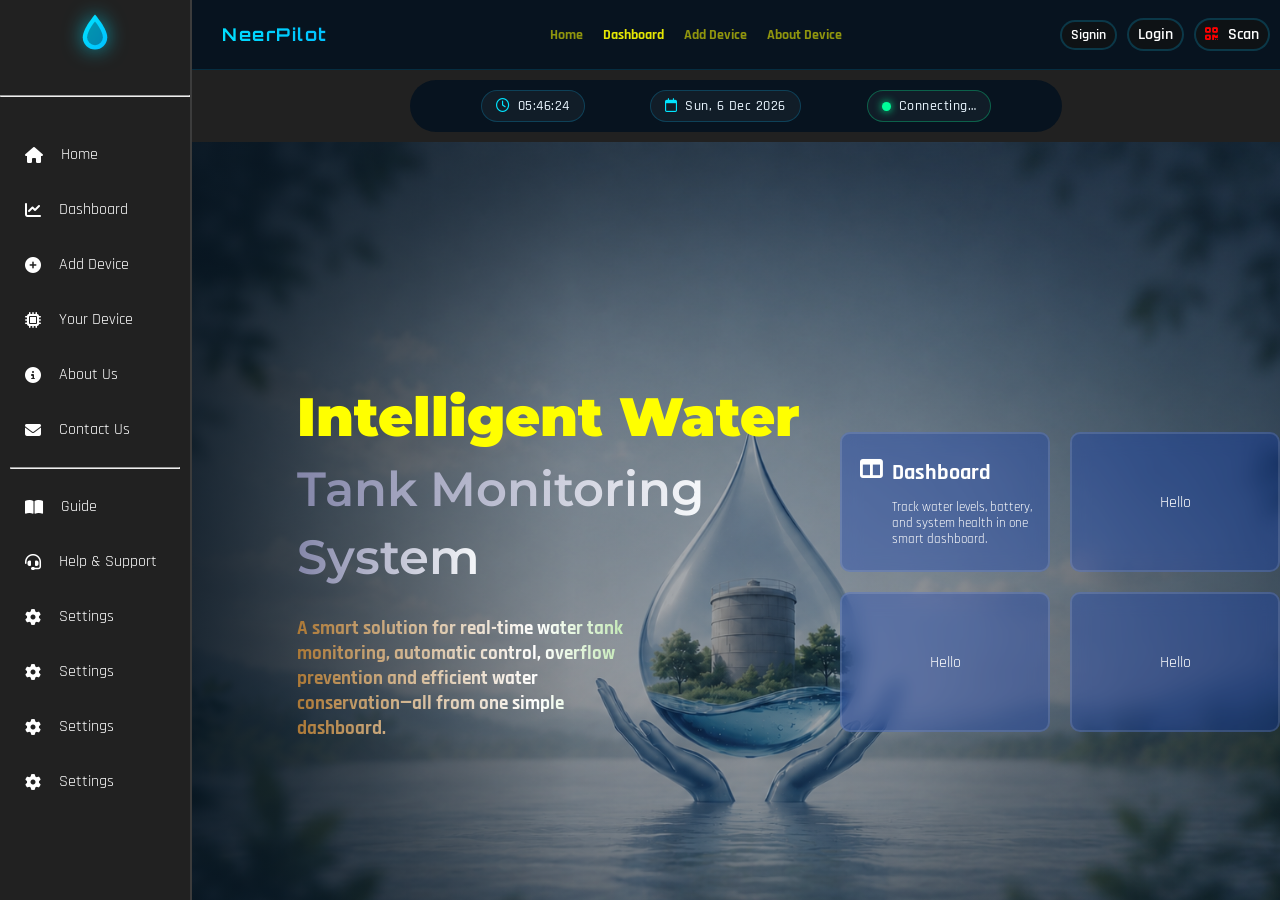
==== commit 8af65869: "change the design of the navbar and solve the issue of the line background which is coming from the " ====
--- a/index.html
+++ b/index.html
@@ -39,69 +39,20 @@
 
   <header>
 
-    <div class="navbar">
-
-      <div class="top">
-        <div class="nav-left">
-          <div class="logo-mark">
-            <svg viewBox="0 0 48 48" class="logo-svg" aria-hidden="true">
-              <defs>
-                <linearGradient id="logoGrad" x1="0" y1="0" x2="1" y2="1">
-                  <stop offset="0%" stop-color="#00E5FF" />
-                  <stop offset="100%" stop-color="#00BFFF" />
-                </linearGradient>
-              </defs>
-              <path d="M24 4C24 4 10 20 10 30a14 14 0 0 0 28 0C38 20 24 4 24 4Z" fill="url(#logoGrad)" />
-              <path d="M24 12C24 12 15 23 15 30a9 9 0 0 0 18 0c0-7-9-18-9-18Z" fill="#07131F" opacity="0.35" />
-            </svg>
-          </div>
-          <div class="brand-text">
-            <h1>NeerPilot</h1>
-            <!-- <span>Autonomous Water &amp; Power Intelligence</span> -->
-          </div>
-        </div>
-
-        <div class="middle">
-          <ul class="nav-links">
-            <li><a href="index.html">Home</a></li>
-            <li class="dashboard"><a href="dashboard.html"><span class="dashboard">Dashboard</span></a></li>
-            <li><a href="#">Add Device</a></li>
-            <li><a href="#"><span>About </span><span>Device</span></a></li>
-          </ul>
-        </div>
-
-
-        <!-- ME -->
-
-        <div class="right">
-
-          <div class="right-left">
-
-            <div class="user-data">
-              <div class="user-icon">
-                <i class="fa-solid fa-user"></i>
-              </div>
-              <div class="user-name">
-                <span>Yash Sharma</span>
-              </div>
-            </div>
-
-            <div class="btn-signin entry">
-              Signin
-            </div>
-
-            <div class="btn-login">
-              Login
-            </div>
-
-            <div class="btn-qr-signin ">
-              <div class="qr-icon">
-                <i class="fa-solid fa-qrcode"></i>
-                <p>Scan</p>
-              </div>
-            </div>
-
-            <div class="logo-mark second-logo-mark">
+
+  </header>
+
+
+
+  <main>
+
+    <section class="complete-page">
+      
+      <section class="page-left">
+
+        <div class="bottom-nav">
+          <div class="top-page-left">
+            <div class="logo-mark">
               <svg viewBox="0 0 48 48" class="logo-svg" aria-hidden="true">
                 <defs>
                   <linearGradient id="logoGrad" x1="0" y1="0" x2="1" y2="1">
@@ -113,76 +64,10 @@
                 <path d="M24 12C24 12 15 23 15 30a9 9 0 0 0 18 0c0-7-9-18-9-18Z" fill="#07131F" opacity="0.35" />
               </svg>
             </div>
-
-          </div>
-
-
-
-          <div class="menu-btn">&#9776;</div>
-
-        </div>
-      </div>
-
-      <!-- Me -->
-
-    </div>
-
-    <div class="bottom">
-
-      <!-- <div class="nav-right"> -->
-      <div class="nav-stat stat1">
-        <i class="fa-regular fa-clock"></i>
-        <span id="liveTime">--:--:--</span>
-      </div>
-      <div class="nav-stat">
-        <i class="fa-regular fa-calendar"></i>
-        <span id="liveDate">-- --- ----</span>
-      </div>
-      <div class="nav-stat connection-pill" id="connectionPill">
-        <span class="pulse-dot" id="connDot"></span>
-        <span id="connText">Connecting…</span>
-      </div>
-      <!-- </div> -->
-
-
-    </div>
-  </header>
-
-
-
-  <main>
-
-    <section class="complete-page">
-
-      <section class="page-left">
-        <div class="bottom-nav">
-
-          <!-- <div class="nav-item">
-            <i class="fa-solid fa-house"></i>
-            <span><a href="index.html">Home</a></span>
-          </div>
-
-          <div class="nav-item">
-            <i class="fa-solid fa-table-columns"></i>
-            <span><a href="dashboard.html">Dashboard</a></span>
-          </div>
-
-          <div class="nav-item">
-            <i class="fa-solid fa-circle-plus"></i>
-            <span>Add Device</span>
-          </div>
-
-          <div class="nav-item">
-            <i class="fa-solid fa-circle-info"></i>
-            <span>About Us</span>
-          </div>
-
-          <div class="nav-item">
-            <i class="fa-solid fa-address-book"></i>
-            <span>Contact</span>
-          </div> -->
-
-          <ul >
+          </div>
+          <hr>
+
+          <ul>
 
             <li>
               <a href="index.html">
@@ -249,6 +134,27 @@
               </a>
             </li>
 
+            <li>
+              <a href="settings.html">
+                <i class="fa-solid fa-gear"></i>
+                <span>Settings</span>
+              </a>
+            </li>
+
+            <li>
+              <a href="settings.html">
+                <i class="fa-solid fa-gear"></i>
+                <span>Settings</span>
+              </a>
+            </li>
+
+            <li>
+              <a href="settings.html">
+                <i class="fa-solid fa-gear"></i>
+                <span>Settings</span>
+              </a>
+            </li>
+
           </ul>
 
         </div>
@@ -256,8 +162,106 @@
       </section>
       <section class="page-right">
 
-
-
+        <section class="header">
+
+
+          <div class="navbar">
+
+            <div class="top">
+              <div class="nav-left">
+
+                <div class="brand-text">
+                  <h1>NeerPilot</h1>
+                  <!-- <span>Autonomous Water &amp; Power Intelligence</span> -->
+                </div>
+              </div>
+
+              <div class="middle">
+                <ul class="nav-links">
+                  <li><a href="index.html">Home</a></li>
+                  <li class="dashboard"><a href="dashboard.html"><span class="dashboard">Dashboard</span></a></li>
+                  <li><a href="#">Add Device</a></li>
+                  <li><a href="#"><span>About </span><span>Device</span></a></li>
+                </ul>
+              </div>
+
+
+              <!-- ME -->
+
+              <div class="right">
+
+                <div class="right-left">
+
+                  <div class="user-data">
+                    <div class="user-icon">
+                      <i class="fa-solid fa-user"></i>
+                    </div>
+                    <div class="user-name">
+                      <span>Yash Sharma</span>
+                    </div>
+                  </div>
+
+                  <div class="btn-signin entry">
+                    Signin
+                  </div>
+
+                  <div class="btn-login">
+                    Login
+                  </div>
+
+                  <div class="btn-qr-signin ">
+                    <div class="qr-icon">
+                      <i class="fa-solid fa-qrcode"></i>
+                      <p>Scan</p>
+                    </div>
+                  </div>
+
+                  <div class="logo-mark second-logo-mark">
+                    <svg viewBox="0 0 48 48" class="logo-svg" aria-hidden="true">
+                      <defs>
+                        <linearGradient id="logoGrad" x1="0" y1="0" x2="1" y2="1">
+                          <stop offset="0%" stop-color="#00E5FF" />
+                          <stop offset="100%" stop-color="#00BFFF" />
+                        </linearGradient>
+                      </defs>
+                      <path d="M24 4C24 4 10 20 10 30a14 14 0 0 0 28 0C38 20 24 4 24 4Z" fill="url(#logoGrad)" />
+                      <path d="M24 12C24 12 15 23 15 30a9 9 0 0 0 18 0c0-7-9-18-9-18Z" fill="#07131F" opacity="0.35" />
+                    </svg>
+                  </div>
+
+                </div>
+
+
+
+                <div class="menu-btn">&#9776;</div>
+
+              </div>
+            </div>
+
+            <!-- Me -->
+
+          </div>
+
+          <div class="bottom">
+
+            <!-- <div class="nav-right"> -->
+            <div class="nav-stat stat1">
+              <i class="fa-regular fa-clock"></i>
+              <span id="liveTime">--:--:--</span>
+            </div>
+            <div class="nav-stat">
+              <i class="fa-regular fa-calendar"></i>
+              <span id="liveDate">-- --- ----</span>
+            </div>
+            <div class="nav-stat connection-pill" id="connectionPill">
+              <span class="pulse-dot" id="connDot"></span>
+              <span id="connText">Connecting…</span>
+            </div>
+            <!-- </div> -->
+
+
+          </div>
+        </section>
 
         <section class="hero">
           <div class="hero-overlay"></div>
@@ -453,7 +457,7 @@
 
 
 
-
+  <!-- 
   <div class="bottom-nav">
 
     <div class="nav-item">
@@ -481,7 +485,7 @@
       <span>Contact</span>
     </div>
 
-  </div>
+  </div> -->
 
 
 
--- a/style1.css
+++ b/style1.css
@@ -277,7 +277,7 @@
   flex-wrap: wrap; 
 } */
 
-.fa-regular {}
+/* .fa-regular {} */
 
 .nav-stat {
     display: flex;
--- a/navbar.css
+++ b/navbar.css
@@ -42,29 +42,52 @@
 
 
 body {
-    font-family: var(--font-body);
+    /* font-family: var(--font-body);
     background: #212121;
     color: var(--text-primary);
     min-height: 100vh;
     overflow-x: hidden;
-    -webkit-font-smoothing: antialiased;
+    -webkit-font-smoothing: antialiased; */
     /* position:relative; */
-}
-
-header {
+
+    font-family: var(--font-body);
+    background: #212121;
+    color: var(--text-primary);
+    height: 100vh;
+    overflow: hidden;
+}
+
+/* header {
     width: 100%;
     display: flex;
     flex-direction: column;
     justify-content: center;
     align-items: center;
+} */
+
+.header {
+    width: 100%;
+    display: flex;
+    flex-direction: column;
+    justify-content: center;
+    align-items: center;
 }
 
 .navbar {
-    width: 100%;
-    display: flex;
+
+    position: fixed;
+    top: 0;
+    left: 0;
+    width: 100%;
+    height: 70px;
+    z-index: 1000;
+
+
+    width: 100%;
+    /* display: flex; */
     /* flex-direction: row; */
-    align-items: center;
-    justify-content: center;
+    /* align-items: center;
+    justify-content: center; */
     gap: 24px;
     padding: 18px 10px;
     /* background: rgba(7, 19, 31, 0.55); */
@@ -105,7 +128,7 @@
 
 .brand-text h1 {
     font-family: var(--font-display);
-    font-size: 1.30rem;
+    font-size: 1.10rem;
     font-weight: 700;
     letter-spacing: 1.5px;
     background: linear-gradient(90deg, var(--c-secondary), var(--c-primary));
@@ -113,6 +136,7 @@
     background-clip: text;
     color: transparent;
     line-height: 1.1;
+    padding: 5px 5px 5px 20px;
 }
 
 /* .brand-text span {
@@ -334,33 +358,124 @@
 
 
 
-.complete-page{
-    width: 100%;
-    display: flex;
-}
-.page-left{
-    width: 24%;
-}
-.page-left{
-    width: 76%;
-}
-
-
-
-.bottom-nav{
+.complete-page {
+    width: 100%;
+    display: flex;
+    /* Navbar ke niche */
+    height: 100vh;
+    /* Bachi hui screen */
+}
+
+.page-left {
+    position: fixed;
+    top: 0;
+    left: 0;
+    width: 15%;
+    height: 100vh;
+    border-right: 2px solid #3C3C3C;
+    overflow-y: auto;
+    overflow-x: hidden;
+    scrollbar-width: thin;
+    /* Firefox */
+    scrollbar-color: #3a3a3a #1e1e1e;
+    /* Firefox */
+}
+
+/* Chrome, Edge */
+.page-left::-webkit-scrollbar{
+    width:8px;
+}
+
+.page-left::-webkit-scrollbar-track{
+    background:#1f1f1f;
+    border-radius:10px;
+}
+
+.page-left::-webkit-scrollbar-thumb{
+    background:#4a4a4a;
+    border-radius:10px;
+}
+
+.page-left::-webkit-scrollbar-thumb:hover{
+    background:#6a6a6a;
+}
+
+.page-right {
+    margin-left: 15%;
+    width: 85%;
+    height: 100vh;
+    overflow-y: auto;
+    overflow-x: hidden;
+    scrollbar-width: thin;
+    /* Firefox */
+    scrollbar-color: #3a3a3a #1e1e1e;
+    /* Firefox */
+}
+/* Chrome, Edge */
+.page-right::-webkit-scrollbar{
+    width:8px;
+}
+
+.page-right::-webkit-scrollbar-track{
+    background:#1f1f1f;
+    border-radius:10px;
+}
+
+.page-right::-webkit-scrollbar-thumb{
+    background:#4a4a4a;
+    border-radius:10px;
+}
+
+.page-right::-webkit-scrollbar-thumb:hover{
+    background:#6a6a6a;
+}
+
+
+.bottom-nav {
     width: 100%;
     display: flex;
     flex-direction: column;
     gap: 20px;
-
-}
-
-.bottom-nav ul{
+}
+
+.top-page-left{
+    width: 100%;
+    height: 70px;
+    display: flex; 
+    justify-content: center;
+    align-items: center;
+}
+
+.bottom-nav ul {
     width: 100%;
     display: flex;
     flex-direction: column;
-    gap: 20px;
-}
-.bottom-nav ul li{
-    background-color: ;
+    gap: 10px;
+    padding: 10px 10px;
+}
+
+.bottom-nav ul li {
+    display: flex;
+    justify-content: left;
+    padding: 5px 10px;
+    border-radius: 25px;
+
+}
+
+.bottom-nav ul li a {
+    text-decoration: none;
+    color: white;
+    display: flex;
+    justify-content: left;
+    align-items: center;
+    gap: 18px;
+    padding: 7px 5px;
+}
+
+.bottom-nav ul li:hover {
+    background-color: #282828;
+}
+
+hr {
+    margin: 5px 0px;
 }
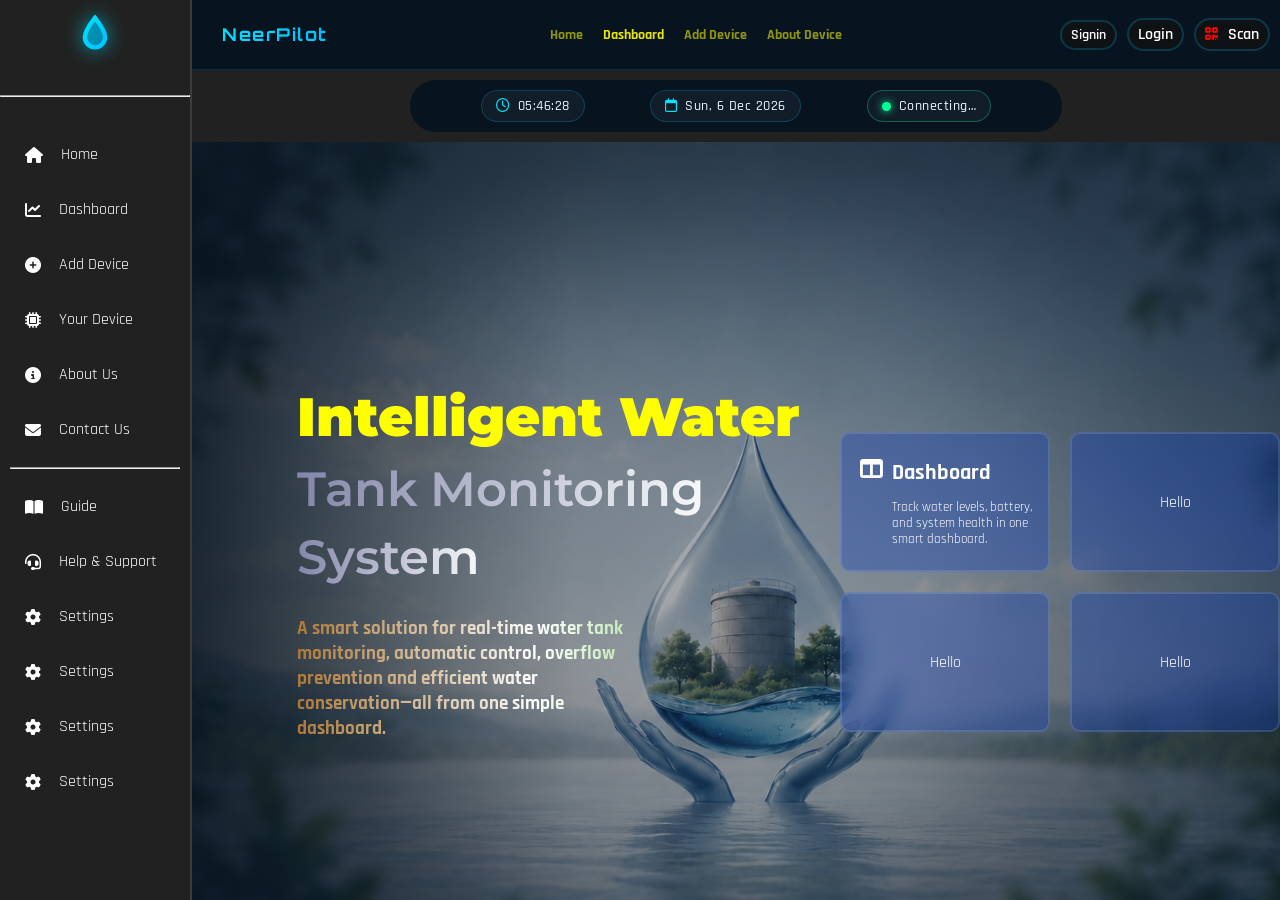
==== commit 2e148f95: "Change the UI of the vision and problem section" ====
--- a/index.html
+++ b/index.html
@@ -25,24 +25,6 @@
 </head>
 
 <body>
-
-  <!-- <div class="ocean-bg" aria-hidden="true">
-    <div class="glow glow-a"></div>
-    <div class="glow glow-b"></div>
-    <div class="bubbles" id="bubbleField"></div>
-    <canvas id="particleCanvas"></canvas>
-  </div> -->
-
-  <!-- ============================================================
-     TOP NAVBAR
-     ============================================================ -->
-
-  <header>
-
-
-  </header>
-
-
 
   <main>
 
@@ -172,8 +154,8 @@
 
                 <div class="brand-text">
                   <h1>NeerPilot</h1>
-                  <!-- <span>Autonomous Water &amp; Power Intelligence</span> -->
                 </div>
+                
               </div>
 
               <div class="middle">
--- a/style1.css
+++ b/style1.css
@@ -49,289 +49,6 @@
     min-height: 100vh;
     overflow-x: hidden;
     -webkit-font-smoothing: antialiased;
-    /* position:relative; */
-}
-
-
-header {
-    width: 100%;
-    display: flex;
-    flex-direction: column;
-    justify-content: center;
-    align-items: center;
-}
-
-.navbar {
-    width: 100%;
-    display: flex;
-    /* flex-direction: row; */
-    align-items: center;
-    justify-content: center;
-    gap: 24px;
-    padding: 18px 10px;
-    /* background: rgba(7, 19, 31, 0.55); */
-    background-color: #07131F;
-    backdrop-filter: blur(20px);
-    -webkit-backdrop-filter: blur(20px);
-    border-bottom: 1px solid rgba(0, 191, 255, 0.15);
-    position: sticky;
-    top: 0;
-    z-index: 100;
-    flex-wrap: wrap;
-}
-
-.nav-left {
-    display: flex;
-    align-items: center;
-    gap: 17px;
-}
-
-.logo-svg {
-    width: 42px;
-    height: 42px;
-    filter: drop-shadow(0 0 10px rgba(0, 229, 255, 0.6));
-    animation: logoPulse 4s ease-in-out infinite;
-}
-
-@keyframes logoPulse {
-
-    0%,
-    100% {
-        filter: drop-shadow(0 0 8px rgba(0, 229, 255, 0.5));
-    }
-
-    50% {
-        filter: drop-shadow(0 0 16px rgba(0, 229, 255, 0.85));
-    }
-}
-
-.brand-text h1 {
-    font-family: var(--font-display);
-    font-size: 1.30rem;
-    font-weight: 700;
-    letter-spacing: 1.5px;
-    background: linear-gradient(90deg, var(--c-secondary), var(--c-primary));
-    -webkit-background-clip: text;
-    background-clip: text;
-    color: transparent;
-    line-height: 1.1;
-}
-
-/* .brand-text span {
-  font-size: 0.72rem;
-  color: var(--text-muted);
-  letter-spacing: 0.5px;
-  text-transform: uppercase;
-} */
-
-/* ME */
-
-.top {
-    width: 100%;
-    display: flex;
-    justify-content: space-between;
-    align-items: center;
-
-}
-
-.middle ul {
-    display: flex;
-    justify-content: space-evenly;
-    align-items: center;
-    gap: 20px;
-    /* margin-left: 200px; */
-}
-
-.middle ul li {
-    list-style: none;
-    font-size: 0.9rem;
-    font-weight: 700;
-}
-
-.middle ul li a {
-    text-decoration: none;
-    color: white;
-}
-
-.middle ul li a {
-    color: rgba(255, 255, 0, 0.552);
-}
-
-.dashboard {
-    color: rgba(255, 255, 0, 0.897);
-}
-
-.right {
-    display: flex;
-    align-items: center;
-    justify-content: flex-end;
-    /* margin-left:auto; */
-}
-
-.right-left {
-    display: flex;
-    gap: 10px;
-    justify-content: space-evenly;
-    align-items: center;
-}
-
-.user-data {
-    display: none;
-}
-
-.right .btn-login {
-    /* height: 33px;
-  width: 60px; */
-    display: inline-block;
-    /* background-color: rgb(232, 237, 241); */
-    background: rgba(18, 19, 19, 0.77);
-    color: white;
-    padding: 4px 9px;
-    border-radius: 40px;
-    text-decoration: none;
-    font-weight: 600;
-    /* border: 2px solid rgb(153, 153, 220); */
-    border: 2px solid var(--glass-border);
-}
-
-.right .btn-signin {
-    /* height: 33px;
-  width: 60px; */
-    display: inline-block;
-    /* background-color: rgb(232, 237, 241); */
-    background: rgba(18, 19, 19, 0.77);
-    color: white;
-    padding: 4px 9px;
-    border-radius: 40px;
-    text-decoration: none;
-    font-weight: 600;
-    font-size: 0.9rem;
-    /* border: 2px solid rgb(153, 153, 220); */
-    border: 2px solid var(--glass-border);
-}
-
-.right .btn-qr-signin {
-    display: inline-block;
-    /* background-color: rgb(171, 172, 172); */
-    background: rgba(18, 19, 19, 0.77);
-    /* color: rgba(24, 24, 24, 0.789); */
-    color: white;
-    padding: 4px 9px;
-    font-size: 0.9rem;
-    /* height: 33px;
-  width: 80px; */
-    border-radius: 40px;
-    text-decoration: none;
-    border: 2px solid var(--glass-border);
-}
-
-.qr-icon {
-    display: flex;
-    /* font-weight: 800; */
-    justify-content: space-evenly;
-    align-items: center;
-    gap: 10px;
-}
-
-.qr-icon p {
-    font-size: 1rem;
-    font-weight: 600;
-}
-
-.right .btn-qr-signin i {
-    color: red;
-}
-
-.second-logo-mark {
-    display: none;
-}
-
-
-.menu-btn {
-    display: none;
-}
-
-.bottom {
-    margin-top: 10px;
-    width: 60%;
-    padding: 10px 5px;
-    /* background: rgba(18, 19, 19, 0.77); */
-    background-color: #07131F;
-    display: flex;
-    justify-content: space-evenly;
-    align-items: center;
-    border-radius: 40px;
-    color: white;
-
-}
-
-
-/* Me */
-
-/* 
-.nav-right { 
-  display: flex; 
-  align-items: center; 
-  justify-content: space-evenly;
-  gap: 14px; 
-  flex-wrap: wrap; 
-} */
-
-/* .fa-regular {} */
-
-.nav-stat {
-    display: flex;
-    align-items: center;
-    gap: 8px;
-    font-size: 0.85rem;
-    color: var(--text-muted);
-    background: var(--glass-fill);
-    border: 1px solid var(--glass-border);
-    padding: 6px 14px;
-    border-radius: 999px;
-}
-
-.nav-stat i {
-    color: var(--c-secondary);
-}
-
-.nav-stat span {
-    color: var(--text-primary);
-    font-weight: 500;
-    letter-spacing: 0.5px;
-}
-
-.connection-pill {
-    border-color: rgba(0, 255, 153, 0.3);
-}
-
-.pulse-dot {
-    width: 9px;
-    height: 9px;
-    border-radius: 50%;
-    background: var(--c-accent);
-    box-shadow: 0 0 8px var(--c-accent);
-    animation: pulseDot 1.6s ease-in-out infinite;
-}
-
-.pulse-dot.offline {
-    background: var(--c-danger);
-    box-shadow: 0 0 8px var(--c-danger);
-    animation: none;
-}
-
-@keyframes pulseDot {
-
-    0%,
-    100% {
-        opacity: 1;
-        transform: scale(1);
-    }
-
-    50% {
-        opacity: 0.5;
-        transform: scale(0.8);
-    }
 }
 
 .complete-page{
--- a/problem.css
+++ b/problem.css
@@ -3,10 +3,63 @@
    Theme: white bg, dark gray text, blue primary, light gray secondary
 ================================================================= */
 
+
+/* :root {
+  --c-primary: #00BFFF;
+  --c-secondary: #00E5FF;
+  --c-accent: #00FF99;
+  --c-danger: #FF3B5C;
+  --c-warning: #FFA733;
+  --c-bg: #bfc0c2;
+  --c-bg-deep: #030a11;
+
+  --glass-fill: rgba(255, 255, 255, 0.045);
+  --glass-fill-strong: rgba(255, 255, 255, 0.07);
+  --glass-border: rgba(0, 191, 255, 0.22);
+  --glass-blur: 18px;
+
+  --text-primary: #EAF6FF;
+  --text-muted: #7FA8C2;
+
+  --font-display: 'Orbitron', sans-serif;
+  --font-body: 'Rajdhani', sans-serif;
+
+  --radius-lg: 24px;
+  --radius-md: 16px;
+  --radius-sm: 10px;
+
+  --shadow-glow-primary: 0 0 24px rgba(0, 191, 255, 0.35);
+  --shadow-glow-accent: 0 0 22px rgba(0, 255, 153, 0.35);
+  --shadow-elevate: 0 20px 40px -18px rgba(0, 0, 0, 0.65);
+
+  --transition-fast: 180ms cubic-bezier(.4, 0, .2, 1);
+  --transition-med: 380ms cubic-bezier(.4, 0, .2, 1);
+} */
+
+* {
+  margin: 0;
+  padding: 0;
+  box-sizing: border-box;
+}
+
+html {
+  scroll-behavior: smooth;
+}
+
+
+body {
+  font-family: var(--font-body);
+  background: #212121;
+  color: #ECECEC;
+  height: 100vh;
+  min-height: 100vh;
+  overflow-x: hidden;
+  overflow-y: auto;
+}
+
 .problem-page {
   font-family: 'Poppins', sans-serif;
-  color: #222222;
-  background-color: #ffffff;
+  color: #ECECEC;
   overflow-x: hidden;
   margin-top: 12px;
 }
@@ -27,12 +80,11 @@
 ---------------------------------------------------------------- */
 .eyebrow {
   display: inline-block;
-  font-size: 12px;
+  font-size: 14px;
   font-weight: 600;
   letter-spacing: 0.08em;
   text-transform: uppercase;
   color: #2563eb;
-  background: #eef6ff;
   padding: 6px 14px;
   border-radius: 20px;
   margin-bottom: 16px;
@@ -52,7 +104,7 @@
   font-weight: 600;
   line-height: 1.25;
   margin: 0 0 16px 0;
-  color: #1a1a1a;
+  text-align: center;
 }
 
 .problem-page h1 {
@@ -67,8 +119,11 @@
 .problem-page p {
   font-size: 16px;
   line-height: 1.75;
-  color: #4b4b4b;
-  margin: 0 0 20px 0;
+}
+
+.split-text h2,
+.hero-text h1 {
+  text-align: left;
 }
 
 .btn-primary {
@@ -94,8 +149,8 @@
    HERO SECTION
 ---------------------------------------------------------------- */
 .hero {
+  margin-top: 10px;
   padding: 80px 6% 60px;
-  background-color: #ffffff;
 }
 
 .hero-inner {
@@ -119,15 +174,22 @@
 }
 
 @keyframes floatIn {
-  from { opacity: 0; transform: translateY(16px); }
-  to { opacity: 1; transform: translateY(0); }
+  from {
+    opacity: 0;
+    transform: translateY(16px);
+  }
+
+  to {
+    opacity: 1;
+    transform: translateY(0);
+  }
 }
 
 /* ---------------------------------------------------------------
    SPLIT SECTIONS (text + image, alternating)
 ---------------------------------------------------------------- */
 .split {
-  padding: 70px 6%;
+  padding: 40px 6%;
 }
 
 .split-inner1 {
@@ -147,12 +209,14 @@
   align-items: center;
 }
 
-.problem-top{
+.problem-top {
   max-width: 1200px;
   display: flex;
   gap: 10%;
 }
-.split-text, .split-image{
+
+.split-text,
+.split-image {
   width: 45%;
 }
 
@@ -179,17 +243,19 @@
 }
 
 .icon-card {
-  background-color: #ebf0f6;
+  background-color: #2A2A2A;
   border-radius: 14px;
   padding: 22px 16px;
   text-align: center;
-  transition: transform 0.25s ease, box-shadow 0.25s ease;
+  border: 1px solid #eef0f3;
+  box-shadow: 0 6px 18px rgba(0, 0, 0, 0.04);
+  transition: transform 0.25s ease, box-shadow 0.25s ease, border-color 0.25s ease;
 }
 
 .icon-card:hover {
   transform: translateY(-6px);
-  box-shadow: 0 12px 24px rgba(0, 0, 0, 0.07);
-  background-color: #ffffff;
+  box-shadow: 0 14px 28px rgba(37, 99, 235, 0.1);
+  border-color: #2563eb33;
 }
 
 .icon-circle {
@@ -228,7 +294,7 @@
   align-items: flex-start;
   gap: 12px;
   font-size: 15px;
-  color: #333333;
+  color: #A0A0A0;
   margin-bottom: 14px;
   line-height: 1.5;
 }
@@ -246,6 +312,7 @@
   justify-content: center;
 }
 
+
 /* Feature grid — Section 3 */
 .feature-grid {
   display: grid;
@@ -254,11 +321,15 @@
   margin-top: 28px;
 }
 
+.feature-grid-3 {
+  grid-template-columns: repeat(3, 1fr);
+}
+
 .feature-box {
-  background-color: #ffffff;
-  border: 1px solid #eef0f3;
+  background-color: #2A2A2A;
   border-radius: 14px;
   padding: 22px;
+  border: 1px solid #eef0f3;
   box-shadow: 0 6px 18px rgba(0, 0, 0, 0.04);
   transition: transform 0.25s ease, box-shadow 0.25s ease, border-color 0.25s ease;
 }
@@ -277,18 +348,20 @@
 .feature-box h4 {
   font-size: 15px;
   margin-bottom: 6px;
+  color: #ECECEC;
 }
 
 .feature-box p {
   font-size: 13px;
   margin: 0;
-}
+  color: #A0A0A0;
+}
+
 
 /* ---------------------------------------------------------------
    SECTION 4 — REAL IMPACT (full width band)
 ---------------------------------------------------------------- */
 .impact {
-  background-color: #eef6ff;
   padding: 80px 6%;
   text-align: center;
 }
@@ -306,16 +379,18 @@
 }
 
 .stat-card {
-  background-color: #ffffff;
+  background-color: #2A2A2A ;
   border-radius: 16px;
   padding: 34px 16px;
-  box-shadow: 0 10px 24px rgba(0, 0, 0, 0.06);
-  transition: transform 0.3s ease, box-shadow 0.3s ease;
+  border: 1px solid #eef0f3;
+  box-shadow: 0 6px 18px rgba(0, 0, 0, 0.04);
+  transition: transform 0.25s ease, box-shadow 0.25s ease, border-color 0.25s ease;
 }
 
 .stat-card:hover {
-  transform: translateY(-8px) scale(1.02);
-  box-shadow: 0 18px 34px rgba(37, 99, 235, 0.15);
+  transform: translateY(-6px);
+  box-shadow: 0 14px 28px rgba(37, 99, 235, 0.1);
+  border-color: #2563eb33;
 }
 
 .stat-card h3 {
@@ -327,7 +402,7 @@
 .stat-card p {
   font-size: 14px;
   margin: 0;
-  color: #4b4b4b;
+  color: #A0A0A0;
 }
 
 /* ---------------------------------------------------------------
@@ -341,16 +416,18 @@
 }
 
 .who-card {
-  background-color: #f5f7fa;
+  background-color: #2A2A2A;
   border-radius: 14px;
   padding: 20px;
-  transition: transform 0.25s ease, box-shadow 0.25s ease;
+  border: 1px solid #eef0f3;
+  box-shadow: 0 6px 18px rgba(0, 0, 0, 0.04);
+  transition: transform 0.25s ease, box-shadow 0.25s ease, border-color 0.25s ease;
 }
 
 .who-card:hover {
-  transform: translateY(-5px);
-  box-shadow: 0 12px 24px rgba(0, 0, 0, 0.06);
-  background-color: #ffffff;
+  transform: translateY(-6px);
+  box-shadow: 0 14px 28px rgba(37, 99, 235, 0.1);
+  border-color: #2563eb33;transform: translateY(-5px);
 }
 
 .who-icon {
@@ -373,7 +450,7 @@
 ---------------------------------------------------------------- */
 .timeline-section {
   padding: 80px 6%;
-  background-color: #ffffff;
+  background-color: #2A2A2A;
   text-align: center;
 }
 
@@ -383,7 +460,7 @@
 }
 
 .timeline {
-  margin-top: 50px;
+  margin-top: 70px;
   position: relative;
   padding-left: 30px;
   text-align: left;
@@ -428,12 +505,14 @@
 .timeline-content p {
   font-size: 14px;
   margin: 0;
+  color: #A0A0A0;
 }
 
 /* ================================================================
    RESPONSIVE
 ================================================================= */
 @media (max-width: 991px) {
+
   .hero-inner,
   .split-inner {
     grid-template-columns: 1fr;
@@ -469,6 +548,7 @@
 }
 
 @media (max-width: 600px) {
+
   .hero,
   .split,
   .impact,
@@ -488,4 +568,4 @@
     width: 100%;
     text-align: center;
   }
-}
+}
--- a/navbar.css
+++ b/navbar.css
@@ -42,28 +42,16 @@
 
 
 body {
-    /* font-family: var(--font-body);
-    background: #212121;
-    color: var(--text-primary);
-    min-height: 100vh;
-    overflow-x: hidden;
-    -webkit-font-smoothing: antialiased; */
-    /* position:relative; */
 
     font-family: var(--font-body);
     background: #212121;
     color: var(--text-primary);
     height: 100vh;
-    overflow: hidden;
-}
-
-/* header {
-    width: 100%;
-    display: flex;
-    flex-direction: column;
-    justify-content: center;
-    align-items: center;
-} */
+    min-height:100vh;
+    overflow-x:hidden;
+    overflow-y:auto;
+}
+
 
 .header {
     width: 100%;
@@ -84,13 +72,8 @@
 
 
     width: 100%;
-    /* display: flex; */
-    /* flex-direction: row; */
-    /* align-items: center;
-    justify-content: center; */
     gap: 24px;
     padding: 18px 10px;
-    /* background: rgba(7, 19, 31, 0.55); */
     background-color: #07131F;
     backdrop-filter: blur(20px);
     -webkit-backdrop-filter: blur(20px);
@@ -139,15 +122,6 @@
     padding: 5px 5px 5px 20px;
 }
 
-/* .brand-text span {
-  font-size: 0.72rem;
-  color: var(--text-muted);
-  letter-spacing: 0.5px;
-  text-transform: uppercase;
-} */
-
-/* ME */
-
 .top {
     width: 100%;
     display: flex;
@@ -161,7 +135,6 @@
     justify-content: space-evenly;
     align-items: center;
     gap: 20px;
-    /* margin-left: 200px; */
 }
 
 .middle ul li {
@@ -202,25 +175,20 @@
 }
 
 .right .btn-login {
-    /* height: 33px;
-  width: 60px; */
+
     display: inline-block;
-    /* background-color: rgb(232, 237, 241); */
     background: rgba(18, 19, 19, 0.77);
     color: white;
     padding: 4px 9px;
     border-radius: 40px;
     text-decoration: none;
     font-weight: 600;
-    /* border: 2px solid rgb(153, 153, 220); */
     border: 2px solid var(--glass-border);
 }
 
 .right .btn-signin {
-    /* height: 33px;
-  width: 60px; */
+    
     display: inline-block;
-    /* background-color: rgb(232, 237, 241); */
     background: rgba(18, 19, 19, 0.77);
     color: white;
     padding: 4px 9px;
@@ -228,7 +196,6 @@
     text-decoration: none;
     font-weight: 600;
     font-size: 0.9rem;
-    /* border: 2px solid rgb(153, 153, 220); */
     border: 2px solid var(--glass-border);
 }
 
@@ -287,17 +254,6 @@
 
 }
 
-
-/* Me */
-
-/* 
-.nav-right { 
-  display: flex; 
-  align-items: center; 
-  justify-content: space-evenly;
-  gap: 14px; 
-  flex-wrap: wrap; 
-} */
 
 .fa-regular {}
 
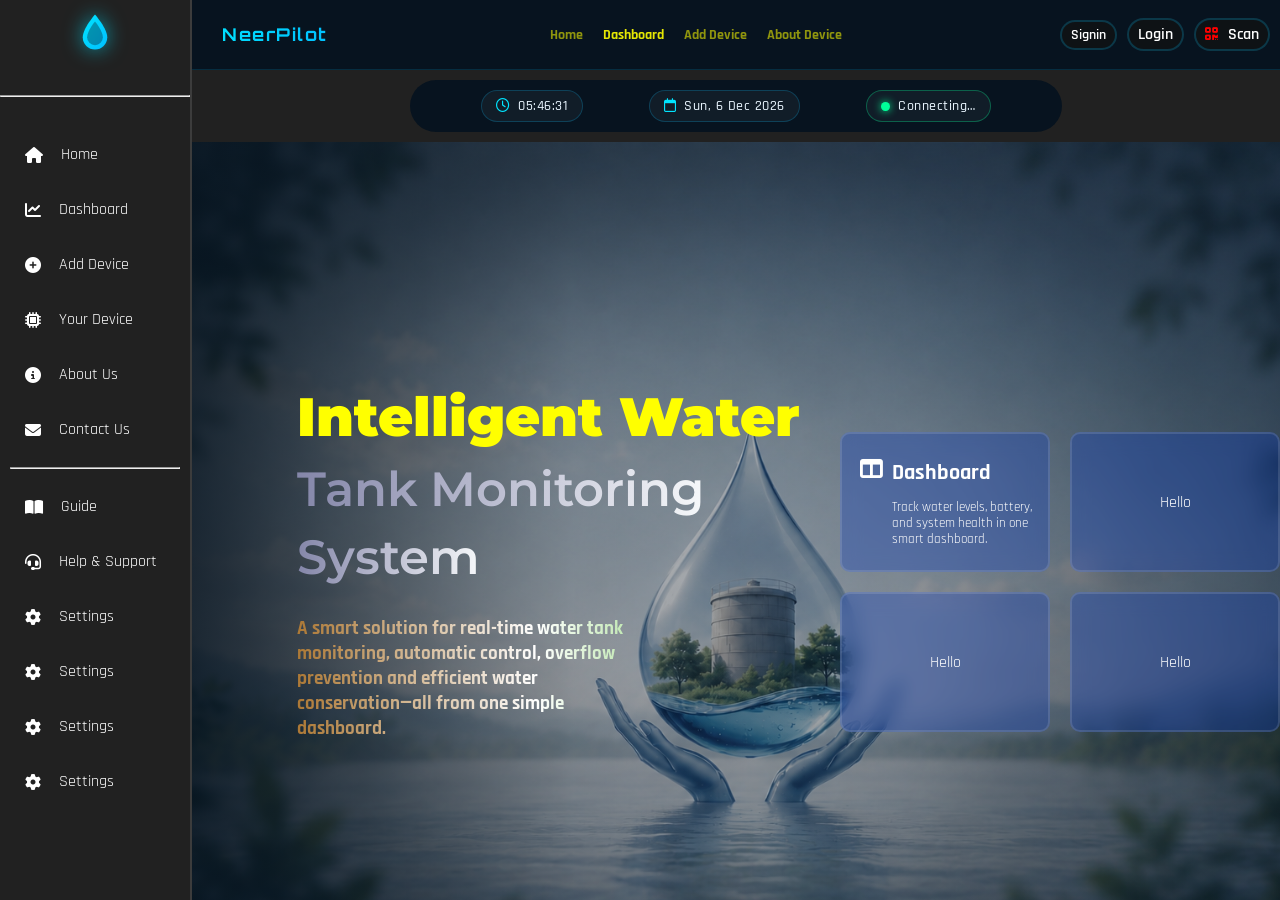
==== commit 294fda49: "change the solution and index page according to the new UI of the nav and cards" ====
--- a/index.html
+++ b/index.html
@@ -29,7 +29,7 @@
   <main>
 
     <section class="complete-page">
-      
+
       <section class="page-left">
 
         <div class="bottom-nav">
@@ -155,7 +155,7 @@
                 <div class="brand-text">
                   <h1>NeerPilot</h1>
                 </div>
-                
+
               </div>
 
               <div class="middle">
@@ -320,159 +320,116 @@
         </section>
 
         <section class="details-section">
-          <div class="detail-sec-top">
-            <h2>
-              Project Overview
-            </h2>
+
+          <div class="section-title">
+            <h2>Project Overview</h2>
             <p>
-              Explore the problem, our smart solution, system workflow, live dashboard, future vision, and the
-              technology
-              powering NeerPilot.
+              Explore the problem, our smart solution, system workflow,
+              live dashboard, future vision and technology.
             </p>
           </div>
-          <div class="detail-sec-bottom">
-            <div class="detail-top">
-              <div class="detail-div">
-
-                <h3>
-                  Problem
-                </h3>
-                <h5>
-                  Water Scarcity & Tank Overflow
-                </h5>
-                <p>
-                  Many homes and communities waste thousands of liters of water due to unnoticed tank overflow, dry
-                  running
-                  motors, and the absence of real-time water level monitoring.
-                </p>
-                <a href="problem.html">Read More →</a>
-
-              </div>
-              <div class="detail-div">
-                <h3>
-                  Solution
-                </h3>
-                <h5>
-                  NeerPilot
-                </h5>
-                <p>
-                  An intelligent IoT-based system that continuously monitors water levels, automates motor control and
-                  helps
-                  prevent water wastage with real-time alerts & remote access.
-                </p>
-                <a href="solution.html">Read More →</a>
-
-              </div>
-              <div class="detail-div">
-                <h3>
-                  Working
-                </h3>
-                <h5>
-                  Simple & Intelligent Workflow
-                </h5>
-                <p>
-                  Ultrasonic sensors collect water level data, ESP8266 processes the information, and the dashboard
-                  displays
-                  live updates while controlling the motor automatically.
-                </p>
-                <a href="#">Read More →</a>
-
-              </div>
-            </div>
-
-            <div class="detail-bottom">
-              <div class="detail-div">
-                <h3>
-                  Dashboard
-                </h3>
-                <h5>
-                  Real-Time Monitoring
-                </h5>
-                <p>
-                  Track tank level, battery status, solar charging, relay state, motor activity, and device health from
-                  a
-                  single
-                  modern dashboard.
-                </p>
-                <a href="dashboard.html">Read More →</a>
-
-              </div>
-              <div class="detail-div">
-                <h3>
-                  Our Vision
-                </h3>
-                <h5>
-                  Saving Every Drop
-                </h5>
-                <p>
-                  We aim to make smart water management affordable, reliable, and accessible so every household can
-                  conserve
-                  water without changing daily routines.
-                </p>
-                <a href="vision.html">Read More →</a>
-
-              </div>
-              <div class="detail-div">
-                <h3>
-                  Future Scope
-                </h3>
-                <h5>
-                  The Next Step
-                </h5>
-                <p>
-                  Future updates include AI-based water usage prediction, leak detection, mobile application support,
-                  cloud
-                  analytics, and multi-tank monitoring.
-                </p>
-                <a href="#">Read More →</a>
-
-              </div>
-            </div>
-          </div>
-
-
-
+
+          <div class="detail-cards">
+            <div class="detail-card">
+
+              <h3>
+                Problem
+              </h3>
+              <h5>
+                Water Scarcity & Tank Overflow
+              </h5>
+              <p>
+                Many homes and communities waste thousands of liters of water due to unnoticed tank overflow, dry
+                running
+                motors, and the absence of real-time water level monitoring.
+              </p>
+              <a href="problem.html">Read More →</a>
+
+            </div>
+            <div class="detail-card">
+              <h3>
+                Solution
+              </h3>
+              <h5>
+                NeerPilot
+              </h5>
+              <p>
+                An intelligent IoT-based system that continuously monitors water levels, automates motor control and
+                helps
+                prevent water wastage with real-time alerts & remote access.
+              </p>
+              <a href="solution.html">Read More →</a>
+
+            </div>
+            <div class="detail-card">
+              <h3>
+                Working
+              </h3>
+              <h5>
+                Simple & Intelligent Workflow
+              </h5>
+              <p>
+                Ultrasonic sensors collect water level data, ESP8266 processes the information, and the dashboard
+                displays
+                live updates while controlling the motor automatically.
+              </p>
+              <a href="#">Read More →</a>
+
+            </div>
+            <div class="detail-card">
+              <h3>
+                Dashboard
+              </h3>
+              <h5>
+                Real-Time Monitoring
+              </h5>
+              <p>
+                Track tank level, battery status, solar charging, relay state, motor activity, and device health from
+                a
+                single
+                modern dashboard.
+              </p>
+              <a href="dashboard.html">Read More →</a>
+
+            </div>
+            <div class="detail-card">
+              <h3>
+                Our Vision
+              </h3>
+              <h5>
+                Saving Every Drop
+              </h5>
+              <p>
+                We aim to make smart water management affordable, reliable, and accessible so every household can
+                conserve
+                water without changing daily routines.
+              </p>
+              <a href="vision.html">Read More →</a>
+
+            </div>
+            <div class="detail-card">
+              <h3>
+                Future Scope
+              </h3>
+              <h5>
+                The Next Step
+              </h5>
+              <p>
+                Future updates include AI-based water usage prediction, leak detection, mobile application support,
+                cloud
+                analytics, and multi-tank monitoring.
+              </p>
+              <a href="#">Read More →</a>
+
+            </div>
+          </div>
+
+          
         </section>
       </section>
     </section>
   </main>
 
-
-
-  <!-- 
-  <div class="bottom-nav">
-
-    <div class="nav-item">
-      <i class="fa-solid fa-house"></i>
-      <span><a href="index.html">Home</a></span>
-    </div>
-
-    <div class="nav-item">
-      <i class="fa-solid fa-table-columns"></i>
-      <span><a href="dashboard.html">Dashboard</a></span>
-    </div>
-
-    <div class="nav-item">
-      <i class="fa-solid fa-circle-plus"></i>
-      <span>Add Device</span>
-    </div>
-
-    <div class="nav-item">
-      <i class="fa-solid fa-circle-info"></i>
-      <span>About Us</span>
-    </div>
-
-    <div class="nav-item">
-      <i class="fa-solid fa-address-book"></i>
-      <span>Contact</span>
-    </div>
-
-  </div> -->
-
-
-
-
-
   <script src="script2.js"></script>
 </body>
 
--- a/style1.css
+++ b/style1.css
@@ -51,14 +51,16 @@
     -webkit-font-smoothing: antialiased;
 }
 
-.complete-page{
-    width: 100%;
-    display: flex;
-}
-.page-left{
+.complete-page {
+    width: 100%;
+    display: flex;
+}
+
+.page-left {
     width: 24%;
 }
-.page-left{
+
+.page-left {
     width: 76%;
 }
 
@@ -298,154 +300,82 @@
 /* 2ND Section of Index(Home) Page */
 
 
+
 .details-section {
-    width: 100%;
-    height: 950px;
-    /* margin-top: 50px; */
-    display: flex;
-    flex-direction: column;
-    justify-content: center;
-    /* background: rgb(255, 255, 255); */
-    /* background: var(--c-bg);*/
+    padding: 80px 6%;
     background: #212121;
 }
 
-.details-section>div {
-    display: flex;
-    flex-direction: column;
-    gap: 20px;
-}
-
-.detail-sec-top {
-    height: 23%;
-    display: flex;
-    flex-direction: column;
-    align-items: center;
-    justify-content: center;
-    gap: 40px;
-    color: black;
-}
-
-.detail-sec-top h2 {
-    font-size: 2.6rem;
-    margin-top: 40px;
-    color: #ECECEC; 
-}
-
-.detail-sec-top p {
-    font-size: 1.2rem;
-    padding: 0px 350px;
+.section-title {
     text-align: center;
+    max-width: 800px;
+    margin: auto;
+}
+
+.section-title h2 {
+    font-size: 2.7rem;
+    color: #ECECEC;
+}
+
+.section-title p {
+    margin-top: 20px;
+    font-size: 1.1rem;
     color: #A0A0A0;
-}
-
-.detail-sec-bottom {
-    height: 77%;
-}
-
-.details-section>div>div {
-    width: 100%;
-    height: 500px;
-    display: flex;
-    justify-content: center;
-    align-items: center;
-    gap: 20px;
-    /* background-color: #3b4652; */
-}
-
-.detail-bottom {
-    margin-top: -100px;
-}
-
-.detail-div {
-    position: relative;
-    overflow: hidden;
-
-    margin: 0 15px;
-    width: 25%;
-    height: 70%;
-
-    display: flex;
-    flex-direction: column;
-    align-items: center;
-    gap: 20px;
-
-    /* background: #3b4652; */
+    line-height: 1.8;
+}
+
+.detail-cards {
+
+    display: grid;
+    grid-template-columns: repeat(3, 1fr);
+    gap: 32px;
+    margin-top: 50px;
+    text-align: center;
+
+}
+
+.detail-card {
+
     background: #2A2A2A;
-    border: 1px solid #3A3A3A;
-    border-radius: 20px;
-
-    transition: all .35s ease;
-}
-
-/* Bottom Glow */
-.detail-div::after {
-    content: "";
-    position: absolute;
-    left: 50%;
-    bottom: -35px;
-    transform: translateX(-50%);
-
-    width: 70%;
-    height: 35px;
-
-    background: rgba(131, 169, 181, 0.8);
-    filter: blur(25px);
-
-    opacity: 0;
-    transition: .35s ease;
-}
-
-/* Hover */
-.detail-div:hover {
-    transform: translateY(-6px) scale(1.02);
-
-    background: linear-gradient(180deg,
-            #0d5f8f,
-            #083d63);
-
-    border-color: rgba(131, 169, 181, 0.8);
-
-    box-shadow:
-        0 15px 35px rgba(0, 0, 0, .25),
-        0 0 25px rgba(0, 191, 255, .25);
-}
-
-/* Show Bottom Glow */
-.detail-div:hover::after {
-    opacity: 1;
-    bottom: -18px;
-}
-
-.detail-div h3 {
+    border-radius: 14px;
+    padding: 50px 20px;
+
+    border: 1px solid #eef0f3;
+
+    box-shadow: 0 6px 18px rgba(0, 0, 0, 0.04);
+    transition: transform 0.25s ease, box-shadow 0.25s ease, border-color 0.25s ease;
+
+}
+
+.detail-card:hover {
+    transform: translateY(-6px);
+    box-shadow: 0 14px 28px rgba(37, 99, 235, 0.1);
+    border-color: #2563eb33;
+}
+
+.detail-card h3 {
+    font-size: 24px;
+    margin-bottom: 6px;
+    text-align: center;
+}
+
+.detail-card h5 {
+    font-size: 16px;
+    color: #A0A0A0;
     margin: 20px 0px;
-    padding: 5px 10px;
-    font-size: 1.3rem;
-    /* background: rgb(81, 13, 165); */
-    border-radius: 20px;
+    text-align: center;
+}
+
+.detail-card p {
+    font-size: 13px;
+    margin-bottom: 24px;
+    line-height: 1.4;
     color: #ECECEC;
 }
 
-.detail-div h5 {
-    text-align: center;
-    padding: 0px 10px;
-    color: #A0A0A0;
-}
-
-.detail-div p {
-    text-align: center;
-    padding: 0px 6px;
-    font-size: 0.9rem;
-}
-
-.detail-div a {
-    margin-top: auto;
-    margin-bottom: 20px;
-    font-weight: 700;
-    color: #4EA1FF;
-    font-size: 1rem;
-    padding: 3px 7px;
-    /* background-color: rgb(18, 100, 194); */
+.detail-card a {
+    font-size: 16px;
+    font-weight: 600;
+    color: #2563eb;
     text-decoration: none;
-    border-radius: 20px;
 }
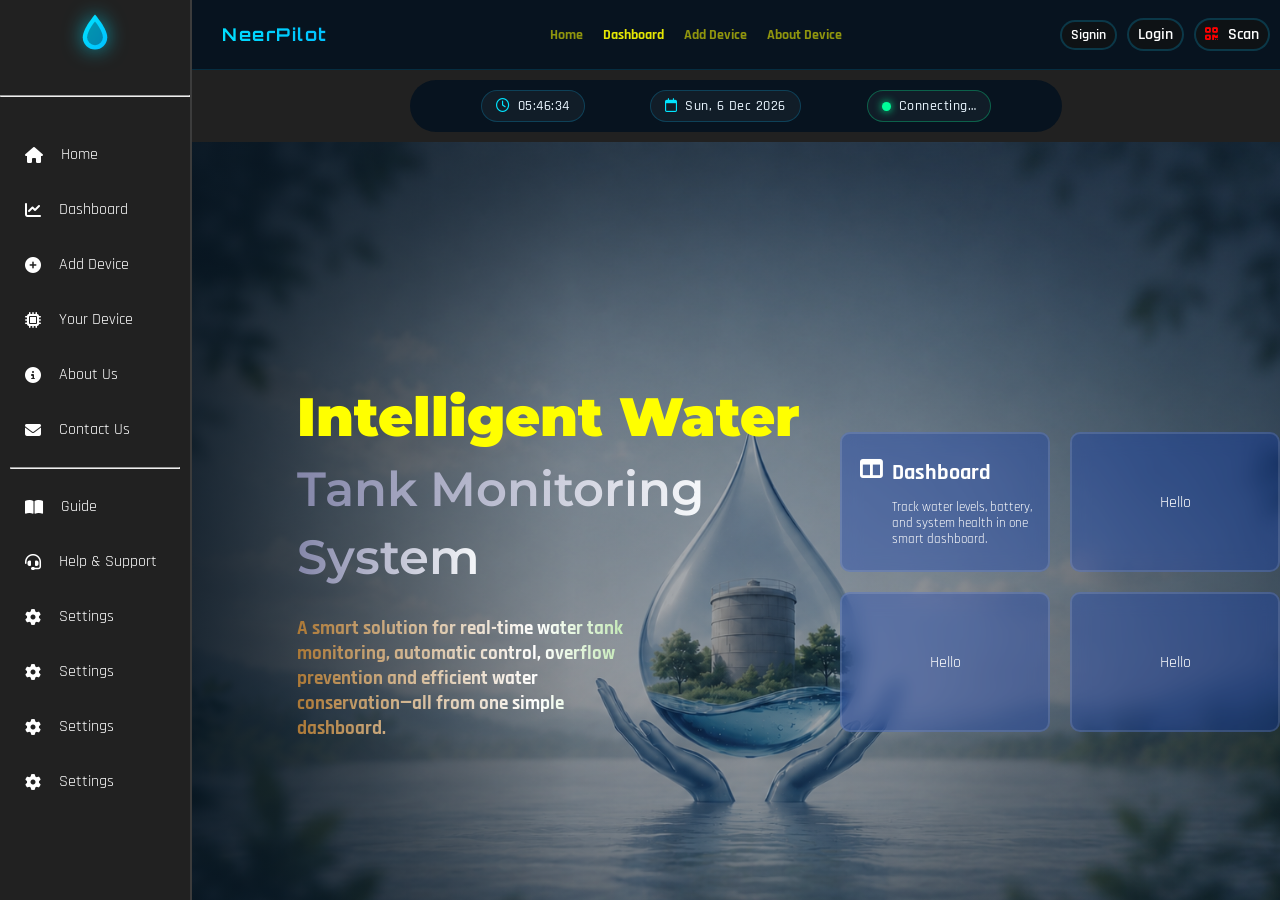
==== commit 392663a8: "Add the add device page complete code and correct the navbar design in the dashboard.html" ====
--- a/index.html
+++ b/index.html
@@ -66,7 +66,7 @@
             </li>
 
             <li>
-              <a href="add-device.html">
+              <a href="addDevice.html">
                 <i class="fa-solid fa-circle-plus"></i>
                 <span>Add Device</span>
               </a>
@@ -162,7 +162,7 @@
                 <ul class="nav-links">
                   <li><a href="index.html">Home</a></li>
                   <li class="dashboard"><a href="dashboard.html"><span class="dashboard">Dashboard</span></a></li>
-                  <li><a href="#">Add Device</a></li>
+                  <li><a href="addDevice.html">Add Device</a></li>
                   <li><a href="#"><span>About </span><span>Device</span></a></li>
                 </ul>
               </div>
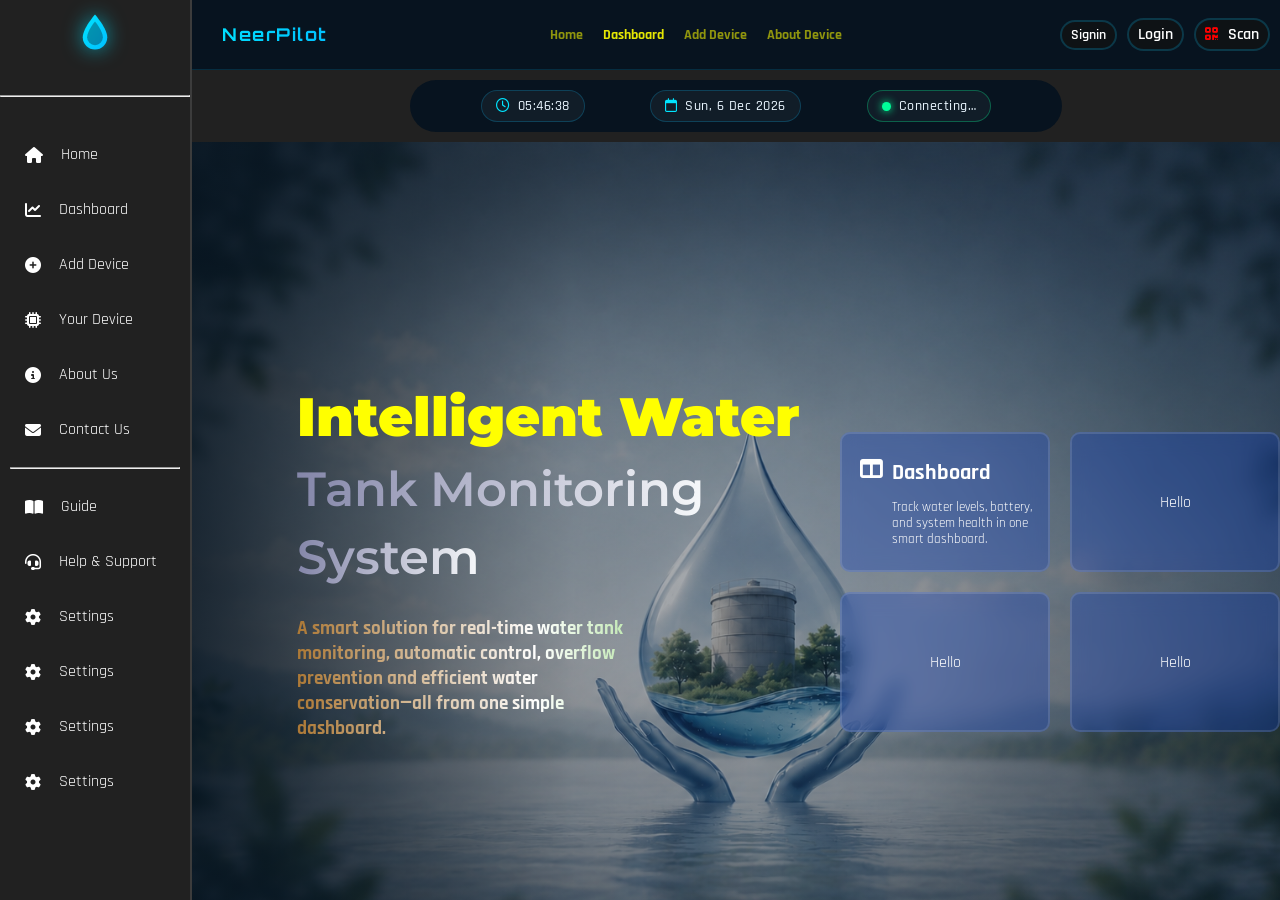
==== commit 0e5b6dbc: "I Add the footer in almost every file Commit the complete code of aboutDevice.html" ====
--- a/index.html
+++ b/index.html
@@ -19,6 +19,7 @@
   <link rel="stylesheet" href="responsive.css">
   <link rel="stylesheet" href="problem.css">
   <link rel="stylesheet" href="navbar.css">
+  <link rel="stylesheet" href="footer.css">
 
 
   <link href="https://fonts.googleapis.com/css2?family=Montserrat:wght@700;800;900&display=swap" rel="stylesheet">
@@ -163,7 +164,7 @@
                   <li><a href="index.html">Home</a></li>
                   <li class="dashboard"><a href="dashboard.html"><span class="dashboard">Dashboard</span></a></li>
                   <li><a href="addDevice.html">Add Device</a></li>
-                  <li><a href="#"><span>About </span><span>Device</span></a></li>
+                  <li><a href="aboutDevice.html"><span>About </span><span>Device</span></a></li>
                 </ul>
               </div>
 
@@ -424,13 +425,166 @@
             </div>
           </div>
 
-          
+
         </section>
+
+
+        <footer class="np-footer" id="npFooter">
+
+          <!-- ---------------------------------------------------------------
+       TOP GRID — 4 columns
+  ---------------------------------------------------------------- -->
+          <div class="np-footer-top">
+
+            <!-- COLUMN 1 — Logo & About -->
+            <div class="np-col np-col-about np-fade">
+              <div class="np-logo">
+                <!-- <span class="np-logo-icon"><i class="fa-solid fa-droplet"></i></span> -->
+
+                <div class="logo-mark">
+                  <svg viewBox="0 0 48 48" class="logo-svg" aria-hidden="true">
+                    <defs>
+                      <linearGradient id="logoGrad" x1="0" y1="0" x2="1" y2="1">
+                        <stop offset="0%" stop-color="#00E5FF" />
+                        <stop offset="100%" stop-color="#00BFFF" />
+                      </linearGradient>
+                    </defs>
+                    <path d="M24 4C24 4 10 20 10 30a14 14 0 0 0 28 0C38 20 24 4 24 4Z" fill="url(#logoGrad)" />
+                    <path d="M24 12C24 12 15 23 15 30a9 9 0 0 0 18 0c0-7-9-18-9-18Z" fill="#07131F" opacity="0.35" />
+                  </svg>
+                </div>
+                <div class="brand-text">
+                  <h1>NeerPilot</h1>
+                </div>
+              </div>
+              <p class="np-about-text">
+                NeerPilot is an intelligent IoT-based Smart Water Monitoring System
+                designed to reduce water wastage through real-time monitoring,
+                smart automation, and remote access.
+              </p>
+              <div class="np-social">
+                <a href="#" class="np-social-icon" aria-label="Facebook">
+                  <i class="fa-brands fa-facebook-f"></i>
+                </a>
+                <a href="#" class="np-social-icon" aria-label="Instagram">
+                  <i class="fa-brands fa-instagram"></i>
+                </a>
+                <a href="#" class="np-social-icon" aria-label="LinkedIn">
+                  <i class="fa-brands fa-linkedin-in"></i>
+                </a>
+                <a href="#" class="np-social-icon" aria-label="GitHub">
+                  <i class="fa-brands fa-github"></i>
+                </a>
+              </div>
+            </div>
+
+            <!-- COLUMN 2 — Quick Links -->
+            <div class="np-col np-fade">
+              <h4 class="np-col-title">Quick Links</h4>
+              <ul class="np-link-list">
+                <li><a href="index.html" class="np-link">Home</a></li>
+                <li><a href="dashboard.html" class="np-link">Dashboard</a></li>
+                <li><a href="addDevice.html" class="np-link">Add Device</a></li>
+                <li><a href="aboutDevice.html" class="np-link">About Device</a></li>
+                <li><a href="#" class="np-link">Guide</a></li>
+                <li><a href="#" class="np-link">Contact</a></li>
+              </ul>
+            </div>
+
+            <!-- COLUMN 3 — Our Features -->
+            <div class="np-col np-fade">
+              <h4 class="np-col-title">Our Features</h4>
+              <ul class="np-feature-list">
+                <li>
+                  <span class="np-feature-icon"><i class="fa-solid fa-water"></i></span>
+                  <span>Tank Unit</span>
+                </li>
+                <li>
+                  <span class="np-feature-icon"><i class="fa-solid fa-house-signal"></i></span>
+                  <span>Home Unit</span>
+                </li>
+                <li>
+                  <span class="np-feature-icon"><i class="fa-solid fa-chart-line"></i></span>
+                  <span>Real-Time Dashboard</span>
+                </li>
+                <li>
+                  <span class="np-feature-icon"><i class="fa-solid fa-bell"></i></span>
+                  <span>Smart Alerts</span>
+                </li>
+                <li>
+                  <span class="np-feature-icon"><i class="fa-solid fa-gears"></i></span>
+                  <span>Motor Automation</span>
+                </li>
+                <li>
+                  <span class="np-feature-icon"><i class="fa-solid fa-droplet"></i></span>
+                  <span>Water Monitoring</span>
+                </li>
+              </ul>
+            </div>
+
+            <!-- COLUMN 4 — Contact Us -->
+            <div class="np-col np-fade">
+              <h4 class="np-col-title">Contact Us</h4>
+              <ul class="np-contact-list">
+                <li>
+                  <span class="np-contact-icon"><i class="fa-solid fa-envelope"></i></span>
+                  <div>
+                    <span class="np-contact-label">Email</span>
+                    <span class="np-contact-value">support@neerpilot.in</span>
+                  </div>
+                </li>
+                <li>
+                  <span class="np-contact-icon"><i class="fa-solid fa-phone"></i></span>
+                  <div>
+                    <span class="np-contact-label">Phone</span>
+                    <span class="np-contact-value">+91 XXXXX XXXXX</span>
+                  </div>
+                </li>
+                <li>
+                  <span class="np-contact-icon"><i class="fa-solid fa-location-dot"></i></span>
+                  <div>
+                    <span class="np-contact-label">Location</span>
+                    <span class="np-contact-value">Mathura, Uttar Pradesh, India</span>
+                  </div>
+                </li>
+                <li>
+                  <span class="np-contact-icon"><i class="fa-solid fa-clock"></i></span>
+                  <div>
+                    <span class="np-contact-label">Working Hours</span>
+                    <span class="np-contact-value">Mon - Sat, 9:00 AM - 6:00 PM</span>
+                  </div>
+                </li>
+              </ul>
+            </div>
+
+          </div>
+
+          <!-- ---------------------------------------------------------------
+       BOTTOM BAR
+  ---------------------------------------------------------------- -->
+          <div class="np-footer-bottom np-fade">
+            <p class="np-copyright">
+              &copy; <span id="npYear">2026</span> NeerPilot. All Rights Reserved.
+            </p>
+            <p class="np-madewith">
+              Made with <span class="np-heart">❤️</span> for Smart Water Management
+            </p>
+            <div class="np-bottom-links">
+              <a href="#" class="np-link">Privacy Policy</a>
+              <a href="#" class="np-link">Terms</a>
+              <a href="#" class="np-link">Support</a>
+            </div>
+          </div>
+
+        </footer>
       </section>
     </section>
   </main>
 
+
+
   <script src="script2.js"></script>
+  <script src="footer.js"></script>
 </body>
 
 </html>
--- a/navbar.css
+++ b/navbar.css
@@ -47,9 +47,9 @@
     background: #212121;
     color: var(--text-primary);
     height: 100vh;
-    min-height:100vh;
-    overflow-x:hidden;
-    overflow-y:auto;
+    min-height: 100vh;
+    overflow-x: hidden;
+    overflow-y: auto;
 }
 
 
@@ -187,7 +187,7 @@
 }
 
 .right .btn-signin {
-    
+
     display: inline-block;
     background: rgba(18, 19, 19, 0.77);
     color: white;
@@ -338,22 +338,22 @@
 }
 
 /* Chrome, Edge */
-.page-left::-webkit-scrollbar{
-    width:8px;
-}
-
-.page-left::-webkit-scrollbar-track{
-    background:#1f1f1f;
-    border-radius:10px;
-}
-
-.page-left::-webkit-scrollbar-thumb{
-    background:#4a4a4a;
-    border-radius:10px;
-}
-
-.page-left::-webkit-scrollbar-thumb:hover{
-    background:#6a6a6a;
+.page-left::-webkit-scrollbar {
+    width: 8px;
+}
+
+.page-left::-webkit-scrollbar-track {
+    background: #1f1f1f;
+    border-radius: 10px;
+}
+
+.page-left::-webkit-scrollbar-thumb {
+    background: #4a4a4a;
+    border-radius: 10px;
+}
+
+.page-left::-webkit-scrollbar-thumb:hover {
+    background: #6a6a6a;
 }
 
 .page-right {
@@ -367,23 +367,24 @@
     scrollbar-color: #3a3a3a #1e1e1e;
     /* Firefox */
 }
+
 /* Chrome, Edge */
-.page-right::-webkit-scrollbar{
-    width:8px;
-}
-
-.page-right::-webkit-scrollbar-track{
-    background:#1f1f1f;
-    border-radius:10px;
-}
-
-.page-right::-webkit-scrollbar-thumb{
-    background:#4a4a4a;
-    border-radius:10px;
-}
-
-.page-right::-webkit-scrollbar-thumb:hover{
-    background:#6a6a6a;
+.page-right::-webkit-scrollbar {
+    width: 8px;
+}
+
+.page-right::-webkit-scrollbar-track {
+    background: #1f1f1f;
+    border-radius: 10px;
+}
+
+.page-right::-webkit-scrollbar-thumb {
+    background: #4a4a4a;
+    border-radius: 10px;
+}
+
+.page-right::-webkit-scrollbar-thumb:hover {
+    background: #6a6a6a;
 }
 
 
@@ -394,10 +395,10 @@
     gap: 20px;
 }
 
-.top-page-left{
+.top-page-left {
     width: 100%;
     height: 70px;
-    display: flex; 
+    display: flex;
     justify-content: center;
     align-items: center;
 }
--- a/footer.css
+++ b/footer.css
@@ -0,0 +1,374 @@
+/* =====================================================================
+   NEERPILOT FOOTER STYLES — Premium SaaS Dashboard Style
+   Theme:
+     Background   : #1F1F1F
+     Card Color   : #2A2A2A
+     Primary Blue : #2563EB
+     Accent Cyan  : #38BDF8
+     Text White   : #ECECEC
+     Secondary    : #A0A0A0
+====================================================================== */
+
+.np-footer {
+  --bg: #1F1F1F;
+  --card: #2A2A2A;
+  --primary: #2563EB;
+  --accent: #38BDF8;
+  --text: #ECECEC;
+  --text-secondary: #A0A0A0;
+  --border: rgba(255, 255, 255, 0.08);
+  --radius: 18px;
+  --transition: 0.3s ease;
+
+  font-family: 'Poppins', 'Segoe UI', sans-serif;
+  background-color: var(--bg);
+  color: var(--text);
+  padding: 70px 5% 30px;
+  position: relative;
+}
+
+.np-footer * {
+  box-sizing: border-box;
+}
+
+.np-footer a {
+  text-decoration: none;
+  color: inherit;
+}
+
+.np-footer ul {
+  list-style: none;
+  margin: 0;
+  padding: 0;
+}
+
+/* ---------------------------------------------------------------
+   FADE-UP ON LOAD (JS toggles .np-visible)
+---------------------------------------------------------------- */
+.np-fade {
+  opacity: 0;
+  transform: translateY(24px);
+  transition: opacity 0.7s ease, transform 0.7s ease;
+}
+
+.np-fade.np-visible {
+  opacity: 1;
+  transform: translateY(0);
+}
+
+@media (prefers-reduced-motion: reduce) {
+  .np-fade {
+    transition: none;
+    opacity: 1;
+    transform: none;
+  }
+}
+
+/* ---------------------------------------------------------------
+   TOP GRID
+---------------------------------------------------------------- */
+.np-footer-top {
+  max-width: 1300px;
+  margin: 0 auto;
+  display: grid;
+  grid-template-columns: 1.4fr 1fr 1fr 1.1fr;
+  gap: 32px;
+  padding-bottom: 50px;
+}
+
+.np-col {
+  background-color: var(--card);
+  border: 1px solid var(--border);
+  border-radius: var(--radius);
+  padding: 28px 26px;
+  box-shadow: 0 10px 30px rgba(0, 0, 0, 0.3);
+  backdrop-filter: blur(6px);
+  transition: transform var(--transition), box-shadow var(--transition), border-color var(--transition);
+}
+
+.np-col:hover {
+  transform: translateY(-6px);
+  box-shadow: 0 16px 40px rgba(37, 99, 235, 0.18);
+  border-color: rgba(56, 189, 248, 0.3);
+}
+
+.np-col-title {
+  font-size: 16px;
+  font-weight: 600;
+  color: var(--text);
+  margin: 0 0 20px 0;
+  position: relative;
+  padding-bottom: 10px;
+}
+
+.np-col-title::after {
+  content: "";
+  position: absolute;
+  left: 0;
+  bottom: 0;
+  width: 36px;
+  height: 3px;
+  border-radius: 2px;
+  background: linear-gradient(90deg, var(--primary), var(--accent));
+}
+
+/* ---------------------------------------------------------------
+   COLUMN 1 — LOGO & ABOUT
+---------------------------------------------------------------- */
+.np-logo {
+  display: flex;
+  align-items: center;
+  gap: 12px;
+  margin-bottom: 18px;
+}
+
+.np-logo-icon {
+  width: 44px;
+  height: 44px;
+  border-radius: 50%;
+  display: flex;
+  align-items: center;
+  justify-content: center;
+  font-size: 18px;
+  color: #ffffff;
+  background: linear-gradient(135deg, var(--primary), var(--accent));
+  box-shadow: 0 6px 16px rgba(37, 99, 235, 0.35);
+}
+
+.np-logo-text {
+  font-size: 20px;
+  font-weight: 700;
+  color: var(--text);
+  letter-spacing: 0.02em;
+}
+
+.np-about-text {
+  font-size: 14px;
+  line-height: 1.75;
+  color: var(--text-secondary);
+  margin: 0 0 22px 0;
+}
+
+.np-social {
+  display: flex;
+  gap: 12px;
+}
+
+.np-social-icon {
+  width: 40px;
+  height: 40px;
+  border-radius: 50%;
+  display: flex;
+  align-items: center;
+  justify-content: center;
+  background-color: rgba(255, 255, 255, 0.05);
+  border: 1px solid var(--border);
+  color: var(--text-secondary);
+  font-size: 15px;
+  transition: transform var(--transition), box-shadow var(--transition), color var(--transition), background-color var(--transition);
+}
+
+.np-social-icon:hover {
+  transform: translateY(-4px);
+  color: #ffffff;
+  background-color: var(--primary);
+  box-shadow: 0 0 18px rgba(56, 189, 248, 0.55);
+}
+
+/* ---------------------------------------------------------------
+   COLUMN 2 — QUICK LINKS (animated underline)
+---------------------------------------------------------------- */
+.np-link-list li {
+  margin-bottom: 14px;
+}
+
+.np-link {
+  position: relative;
+  font-size: 14px;
+  color: var(--text-secondary);
+  transition: color var(--transition);
+  display: inline-block;
+}
+
+.np-link::after {
+  content: "";
+  position: absolute;
+  left: 0;
+  bottom: -3px;
+  width: 0;
+  height: 2px;
+  background: linear-gradient(90deg, var(--primary), var(--accent));
+  transition: width var(--transition);
+}
+
+.np-link:hover {
+  color: var(--text);
+}
+
+.np-link:hover::after {
+  width: 100%;
+}
+
+/* ---------------------------------------------------------------
+   COLUMN 3 — OUR FEATURES
+---------------------------------------------------------------- */
+.np-feature-list li {
+  display: flex;
+  align-items: center;
+  gap: 12px;
+  margin-bottom: 16px;
+  font-size: 14px;
+  color: var(--text-secondary);
+  transition: color var(--transition), transform var(--transition);
+}
+
+.np-feature-list li:hover {
+  color: var(--text);
+  transform: translateX(4px);
+}
+
+.np-feature-icon {
+  width: 32px;
+  height: 32px;
+  flex-shrink: 0;
+  border-radius: 50%;
+  display: flex;
+  align-items: center;
+  justify-content: center;
+  background-color: rgba(56, 189, 248, 0.12);
+  color: var(--accent);
+  font-size: 13px;
+  transition: background-color var(--transition), color var(--transition), box-shadow var(--transition);
+}
+
+.np-feature-list li:hover .np-feature-icon {
+  background-color: var(--primary);
+  color: #ffffff;
+  box-shadow: 0 0 14px rgba(37, 99, 235, 0.5);
+}
+
+/* ---------------------------------------------------------------
+   COLUMN 4 — CONTACT US
+---------------------------------------------------------------- */
+.np-contact-list li {
+  display: flex;
+  align-items: flex-start;
+  gap: 14px;
+  margin-bottom: 18px;
+}
+
+.np-contact-list li:last-child {
+  margin-bottom: 0;
+}
+
+.np-contact-icon {
+  width: 34px;
+  height: 34px;
+  flex-shrink: 0;
+  border-radius: 50%;
+  display: flex;
+  align-items: center;
+  justify-content: center;
+  background-color: rgba(37, 99, 235, 0.15);
+  color: var(--accent);
+  font-size: 13px;
+  transition: background-color var(--transition), color var(--transition), box-shadow var(--transition);
+}
+
+.np-contact-list li:hover .np-contact-icon {
+  background-color: var(--primary);
+  color: #ffffff;
+  box-shadow: 0 0 14px rgba(56, 189, 248, 0.45);
+}
+
+.np-contact-label {
+  display: block;
+  font-size: 12px;
+  color: var(--text-secondary);
+  margin-bottom: 2px;
+}
+
+.np-contact-value {
+  display: block;
+  font-size: 14px;
+  color: var(--text);
+  font-weight: 500;
+}
+
+/* ---------------------------------------------------------------
+   BOTTOM BAR
+---------------------------------------------------------------- */
+.np-footer-bottom {
+  max-width: 1300px;
+  margin: 0 auto;
+  display: flex;
+  align-items: center;
+  justify-content: space-between;
+  flex-wrap: wrap;
+  gap: 16px;
+  padding-top: 26px;
+  border-top: 1px solid var(--border);
+}
+
+.np-copyright,
+.np-madewith {
+  font-size: 13px;
+  color: var(--text-secondary);
+  margin: 0;
+}
+
+.np-heart {
+  display: inline-block;
+  animation: np-heartbeat 1.6s ease-in-out infinite;
+}
+
+@keyframes np-heartbeat {
+  0%, 100% { transform: scale(1); }
+  50% { transform: scale(1.2); }
+}
+
+.np-bottom-links {
+  display: flex;
+  gap: 22px;
+}
+
+.np-bottom-links .np-link {
+  font-size: 13px;
+}
+
+/* =====================================================================
+   RESPONSIVE
+====================================================================== */
+@media (max-width: 1100px) {
+  .np-footer-top {
+    grid-template-columns: 1fr 1fr;
+  }
+
+  .np-col-about {
+    grid-column: 1 / -1;
+  }
+}
+
+@media (max-width: 640px) {
+  .np-footer {
+    padding: 50px 6% 24px;
+  }
+
+  .np-footer-top {
+    grid-template-columns: 1fr;
+    gap: 20px;
+  }
+
+  .np-col-about {
+    grid-column: auto;
+  }
+
+  .np-footer-bottom {
+    flex-direction: column;
+    text-align: center;
+  }
+
+  .np-bottom-links {
+    justify-content: center;
+  }
+}
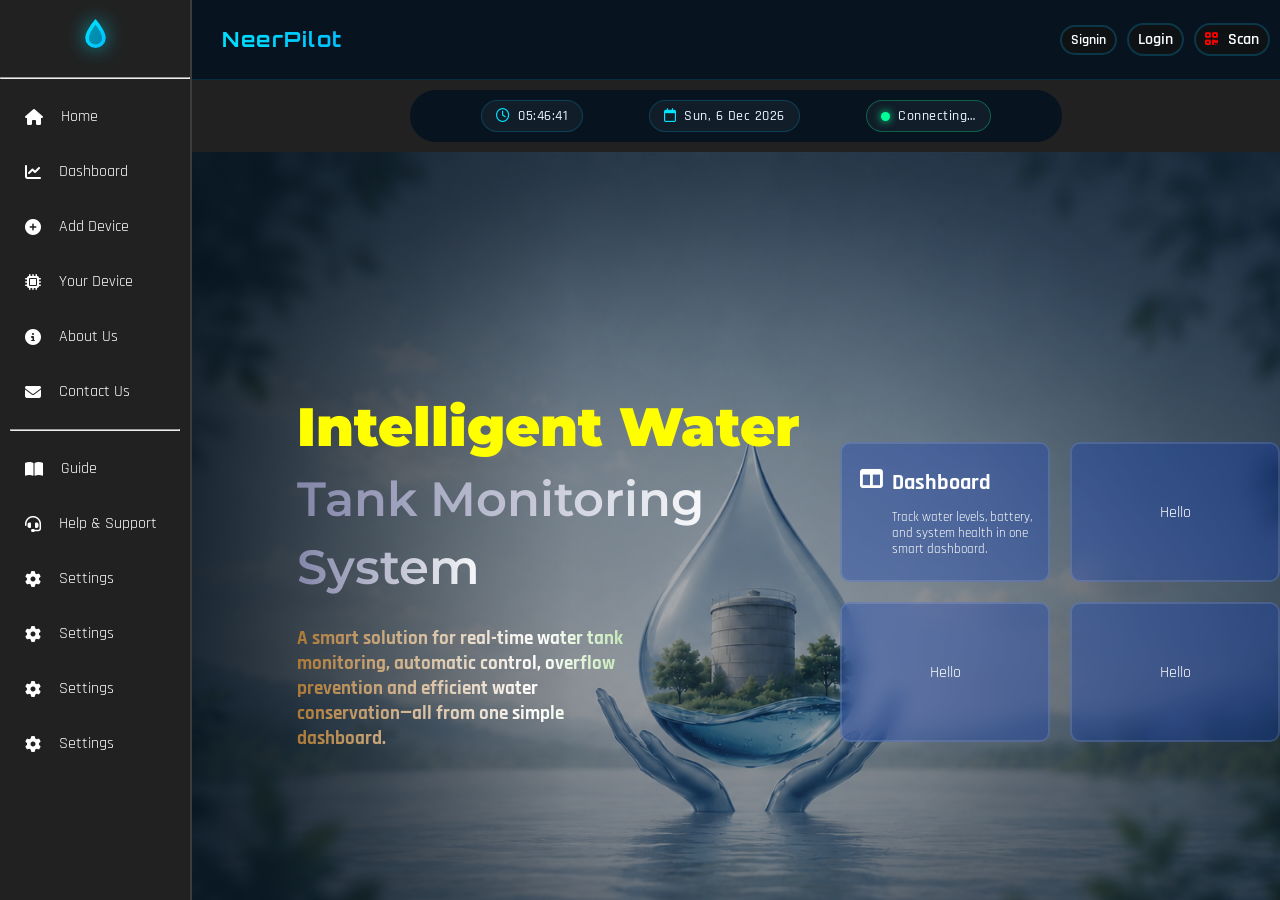
==== commit 7fdb814e: "Remove the middle part of the navbar" ====
--- a/index.html
+++ b/index.html
@@ -74,7 +74,7 @@
             </li>
 
             <li>
-              <a href="your-device.html">
+              <a href="aboutDevice.html">
                 <i class="fa-solid fa-microchip"></i>
                 <span>Your Device</span>
               </a>
@@ -159,14 +159,14 @@
 
               </div>
 
-              <div class="middle">
+              <!-- <div class="middle">
                 <ul class="nav-links">
                   <li><a href="index.html">Home</a></li>
                   <li class="dashboard"><a href="dashboard.html"><span class="dashboard">Dashboard</span></a></li>
                   <li><a href="addDevice.html">Add Device</a></li>
                   <li><a href="aboutDevice.html"><span>About </span><span>Device</span></a></li>
                 </ul>
-              </div>
+              </div> -->
 
 
               <!-- ME -->
--- a/navbar.css
+++ b/navbar.css
@@ -67,10 +67,8 @@
     top: 0;
     left: 0;
     width: 100%;
-    height: 70px;
+    height: 80px;
     z-index: 1000;
-
-
     width: 100%;
     gap: 24px;
     padding: 18px 10px;
@@ -82,6 +80,8 @@
     top: 0;
     z-index: 100;
     flex-wrap: wrap;
+    display: flex;
+    align-items: center;
 }
 
 .nav-left {
@@ -111,7 +111,7 @@
 
 .brand-text h1 {
     font-family: var(--font-display);
-    font-size: 1.10rem;
+    font-size: 1.30rem;
     font-weight: 700;
     letter-spacing: 1.5px;
     background: linear-gradient(90deg, var(--c-secondary), var(--c-primary));
@@ -392,16 +392,23 @@
     width: 100%;
     display: flex;
     flex-direction: column;
-    gap: 20px;
+    justify-content: center;
+    /* gap: 20px; */
 }
 
 .top-page-left {
     width: 100%;
-    height: 70px;
+    height: 72px;
     display: flex;
     justify-content: center;
     align-items: center;
 }
+
+.logo-svg{
+    width: 35px;
+    height: 35px;
+}
+
 
 .bottom-nav ul {
     width: 100%;
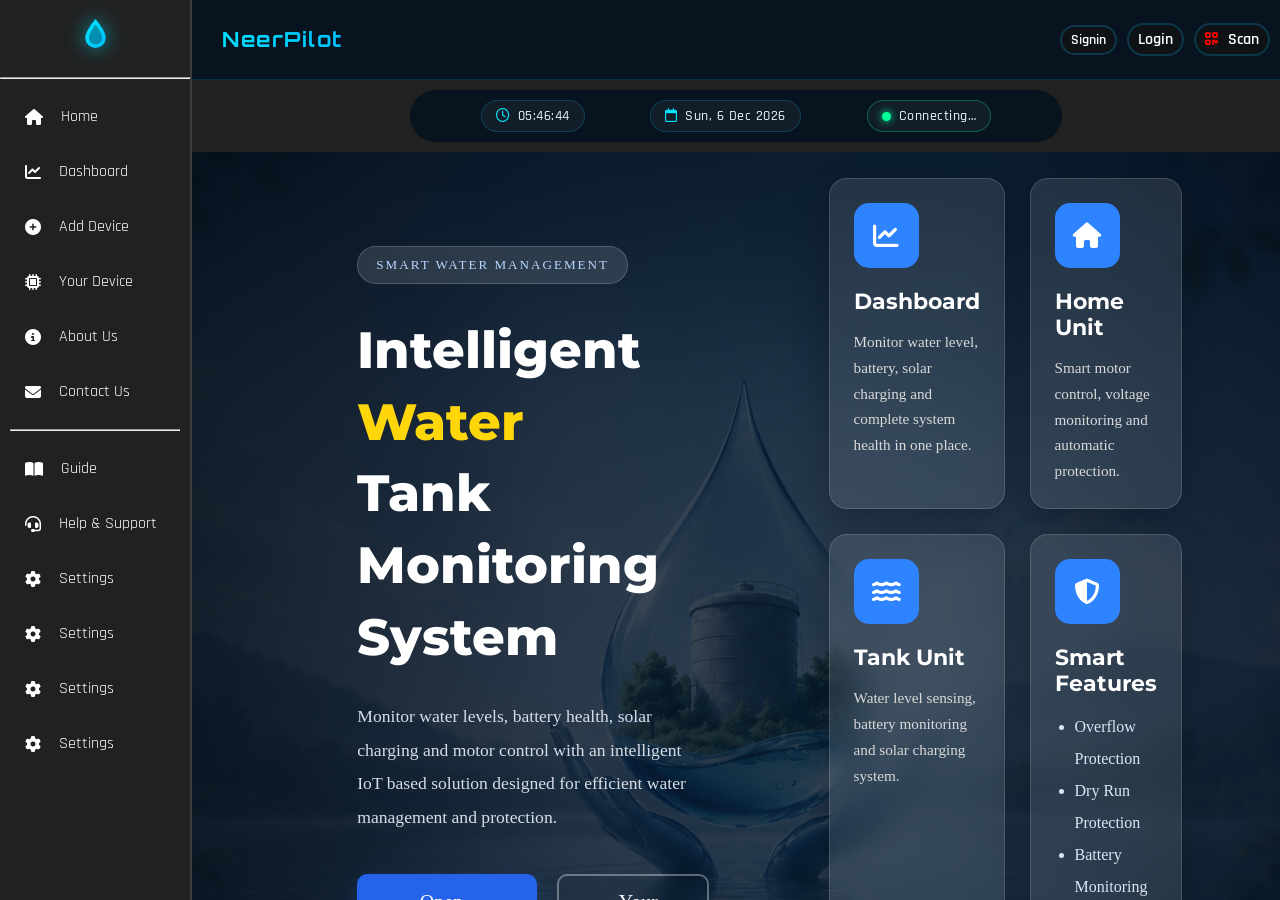
==== commit c67153a1: "Improve the front page and add the images in the remaining sections" ====
--- a/index.html
+++ b/index.html
@@ -16,6 +16,7 @@
 
   <!-- <link rel="stylesheet" href="style2.css"> -->
   <link rel="stylesheet" href="style1.css">
+  <link rel="stylesheet" href="new_home.css">
   <link rel="stylesheet" href="responsive.css">
   <link rel="stylesheet" href="problem.css">
   <link rel="stylesheet" href="navbar.css">
@@ -246,7 +247,7 @@
           </div>
         </section>
 
-        <section class="hero">
+        <!-- <section class="hero">
           <div class="hero-overlay"></div>
 
           <div class="hero-content">
@@ -318,6 +319,162 @@
               </div>
             </div>
           </div>
+        </section> -->
+
+
+        <!-- ================= HERO SECTION ================= -->
+
+        <section class="hero">
+
+          <div class="hero-overlay"></div>
+
+          <div class="hero-container">
+
+            <!-- LEFT CONTENT -->
+
+            <div class="hero-left">
+
+              <span class="hero-tag">
+                SMART WATER MANAGEMENT
+              </span>
+
+              <h1>
+                Intelligent
+                <span class="highlight">Water</span>
+                <br>
+                Tank Monitoring
+                <br>
+                System
+              </h1>
+
+              <p>
+                Monitor water levels, battery health, solar charging and motor
+                control with an intelligent IoT based solution designed for
+                efficient water management and protection.
+              </p>
+
+              <div class="hero-buttons">
+
+                <a href="dashboard.html" class="btn-primary">
+
+                  <i class="fa-solid fa-table-columns"></i>
+
+                  Open Dashboard
+
+                </a>
+
+                <a href="devices.html" class="btn-secondary">
+
+                  <i class="fa-solid fa-microchip"></i>
+
+                  Your Device
+
+                </a>
+
+              </div>
+
+            </div>
+
+
+
+            <!-- RIGHT CONTENT -->
+
+            <div class="hero-right">
+
+              <div class="feature-card">
+
+                <div class="card-icon">
+
+                  <i class="fa-solid fa-chart-line"></i>
+
+                </div>
+
+                <h3>Dashboard</h3>
+
+                <p>
+
+                  Monitor water level, battery,
+                  solar charging and complete
+                  system health in one place.
+
+                </p>
+
+              </div>
+
+
+
+              <div class="feature-card">
+
+                <div class="card-icon">
+
+                  <i class="fa-solid fa-house"></i>
+
+                </div>
+
+                <h3>Home Unit</h3>
+
+                <p>
+
+                  Smart motor control,
+                  voltage monitoring and
+                  automatic protection.
+
+                </p>
+
+              </div>
+
+
+
+              <div class="feature-card">
+
+                <div class="card-icon">
+
+                  <i class="fa-solid fa-water"></i>
+
+                </div>
+
+                <h3>Tank Unit</h3>
+
+                <p>
+
+                  Water level sensing,
+                  battery monitoring and
+                  solar charging system.
+
+                </p>
+
+              </div>
+
+
+
+              <div class="feature-card">
+
+                <div class="card-icon">
+
+                  <i class="fa-solid fa-shield-halved"></i>
+
+                </div>
+
+                <h3>Smart Features</h3>
+
+                <ul>
+
+                  <li>Overflow Protection</li>
+
+                  <li>Dry Run Protection</li>
+
+                  <li>Battery Monitoring</li>
+
+                  <li>Solar Charging</li>
+
+                </ul>
+
+              </div>
+
+            </div>
+
+          </div>
+
         </section>
 
         <section class="details-section">
@@ -585,6 +742,7 @@
 
   <script src="script2.js"></script>
   <script src="footer.js"></script>
+  <script src="new-home.js"></script>
 </body>
 
 </html>
--- a/style1.css
+++ b/style1.css
@@ -71,8 +71,8 @@
     margin-top: 10px;
     position: relative;
     width: 100%;
-    min-height: 80vh;
-    background-image: url("/images/main-page.png");
+    min-height: 88vh;
+    background-image: url("/images/main-page1.png") center center/cover no-repeat;
     /* apni image ka path */
     background-size: cover;
     background-position: center center;
@@ -98,17 +98,6 @@
     z-index: 1;
 }
 
-.hero-content {
-    position: relative;
-    z-index: 2;
-
-    /* width:min(600px,90%); */
-    width: 100%;
-    height: 100%;
-    /* margin-left:6%; */
-
-    /* color:white; */
-}
 
 .hero-content-inside {
     width: 100%;
@@ -297,6 +286,675 @@
     font-size: 0.8rem;
 }
 
+
+
+
+/* ==========================================
+   GOOGLE FONTS
+========================================== */
+
+/* @import url('https://fonts.googleapis.com/css2?family=Inter:wght@300;400;500;600;700&family=Montserrat:wght@500;700;800&family=Poppins:wght@300;400;500;600;700&display=swap'); */
+
+
+/* ==========================================
+   HERO SECTION
+========================================== */
+
+.hero {
+
+    position: relative;
+    width: 100%;
+    height: 94vh;
+
+    background: url("../images/main-page1.png") center center/cover no-repeat;
+
+    overflow: hidden;
+
+}
+
+
+/* ==========================================
+   DARK OVERLAY
+========================================== */
+
+.hero-overlay {
+
+    position: absolute;
+
+    inset: 0;
+
+    background: linear-gradient(90deg,
+            rgba(5, 15, 28, .88) 0%,
+            rgba(7, 22, 39, .80) 35%,
+            rgba(8, 27, 46, .80) 70%,
+            rgba(6, 18, 34, .82) 100%);
+
+}
+
+
+/* ==========================================
+   CONTAINER
+========================================== */
+
+.hero-container {
+
+    position: relative;
+
+    z-index: 2;
+
+    max-width: 1400px;
+
+    margin: auto;
+
+    height: 100%;
+
+    display: flex;
+
+    align-items: center;
+
+    justify-content: space-between;
+
+    gap: 120px;
+
+    padding: 0 100px;
+
+}
+
+
+/* ==========================================
+   LEFT
+========================================== */
+
+.hero-left {
+
+    width: 48%;
+
+    animation: leftFade .8s ease;
+
+}
+
+
+.hero-tag {
+
+    display: inline-block;
+    padding: 10px 18px;
+    border-radius: 40px;
+    background: rgba(255, 255, 255, .12);
+    color: #b8d8ff;
+    font-size: .82rem;
+    letter-spacing: 2px;
+    font-family: Inter;
+    margin-bottom: 30px;
+    margin-top: 30px;
+    border: 1px solid rgba(255, 255, 255, .18);
+
+}
+
+
+.hero-left h1 {
+
+    font-size: 3.2rem;
+
+    line-height: 1.40;
+
+    font-family: Montserrat;
+
+    color: white;
+
+    font-weight: 800;
+
+}
+
+
+.highlight {
+
+    color: #FFD60A;
+
+}
+
+
+.hero-left p {
+
+    margin-top: 28px;
+
+    color: #d7dde7;
+
+    font-size: 1.10rem;
+
+    line-height: 1.9;
+
+    max-width: 600px;
+
+    font-family: Poppins;
+
+}
+
+
+/* ==========================================
+   BUTTONS
+========================================== */
+
+.hero-buttons {
+
+    display: flex;
+
+    gap: 20px;
+
+    margin-top: 40px;
+
+}
+
+.ripple{
+
+    position:absolute;
+
+    border-radius:50%;
+
+    background:rgba(255,255,255,.35);
+
+    transform:scale(0);
+
+    animation:ripple .6s linear;
+
+    pointer-events:none;
+
+}
+
+
+.hero-buttons a {
+
+    text-decoration: none;
+    font-family: Poppins;
+    font-size: 20px;
+
+    position: relative;
+
+    overflow: hidden;
+
+    display: inline-flex;
+
+    justify-content: center;
+
+    align-items: center;
+
+    gap: 12px;
+
+    transition: .35s;
+
+}
+
+
+/* Primary */
+
+.btn-primary {
+
+    background: #2E83FF;
+    color: white;
+    padding: 15px 30px;
+    border-radius: 10px;
+    font-weight: 600;
+    box-shadow: 0 10px 30px rgba(46, 131, 255, .30);
+
+}
+
+
+.btn-primary:hover {
+
+    transform: translateY(-5px);
+
+    background: #1971f8;
+
+}
+
+
+/* Secondary */
+
+.btn-secondary {
+
+    padding: 15px 28px;
+
+    border-radius: 10px;
+
+    color: white;
+
+    border: 2px solid rgba(255, 255, 255, .35);
+
+    backdrop-filter: blur(6px);
+
+}
+
+
+.btn-secondary:hover {
+
+    background: rgba(255, 255, 255, .12);
+
+    transform: translateY(-5px);
+
+}
+
+
+/* ==========================================
+   FEATURES
+========================================== */
+
+.hero-features {
+
+    margin-top: 45px;
+
+    display: flex;
+
+    gap: 25px;
+
+    flex-wrap: wrap;
+
+}
+
+
+.hero-features div {
+
+    display: flex;
+
+    align-items: center;
+
+    gap: 10px;
+
+    color: white;
+
+    font-family: Inter;
+
+    font-size: .95rem;
+
+}
+
+
+.hero-features i {
+
+    color: #28d764;
+
+}
+
+
+/* ==========================================
+   ANIMATION
+========================================== */
+
+@keyframes leftFade {
+
+    from {
+
+        opacity: 0;
+
+        transform: translateX(-40px);
+
+    }
+
+    to {
+
+        opacity: 1;
+
+        transform: translateX(0);
+
+    }
+
+}
+
+/* ==========================================
+   RIGHT SIDE
+========================================== */
+
+.hero-right {
+
+    width: 52%;
+
+    display: grid;
+
+    grid-template-columns: repeat(2, 1fr);
+
+    gap: 25px;
+
+    animation: rightFade .9s ease;
+
+}
+
+
+/* ==========================================
+   FEATURE CARD
+========================================== */
+
+.feature-card {
+
+    background: rgba(255, 255, 255, .10);
+
+    backdrop-filter: blur(14px);
+
+    border: 1px solid rgba(255, 255, 255, .15);
+
+    border-radius: 18px;
+
+    padding: 24px;
+
+    transition: .35s;
+
+    cursor: pointer;
+
+    box-shadow:
+
+        0 12px 35px rgba(0, 0, 0, .25);
+
+}
+
+
+.feature-card:hover {
+
+    transform: translateY(-8px);
+
+    border-color: #43A5FF;
+
+    box-shadow:
+
+        0 20px 40px rgba(0, 0, 0, .35),
+
+        0 0 25px rgba(67, 165, 255, .18);
+
+}
+
+
+/* ==========================================
+   CARD ICON
+========================================== */
+
+.card-icon {
+
+    width: 65px;
+
+    height: 65px;
+
+    border-radius: 15px;
+
+    background: #2E83FF;
+
+    display: flex;
+
+    justify-content: center;
+
+    align-items: center;
+
+    margin-bottom: 20px;
+
+}
+
+
+.card-icon i {
+
+    color: white;
+
+    font-size: 1.6rem;
+
+}
+
+
+/* ==========================================
+   CARD TITLE
+========================================== */
+
+.feature-card h3 {
+
+    color: white;
+
+    font-family: Montserrat;
+
+    font-size: 1.35rem;
+
+    margin-bottom: 15px;
+
+}
+
+
+/* ==========================================
+   CARD PARAGRAPH
+========================================== */
+
+.feature-card p {
+
+    color: #d9d9d9;
+
+    line-height: 1.7;
+
+    font-size: .95rem;
+
+    font-family: Poppins;
+
+}
+
+
+/* ==========================================
+   CARD LIST
+========================================== */
+
+.feature-card ul {
+
+    margin-top: 15px;
+
+    padding-left: 20px;
+
+    color: #ffffff;
+
+    line-height: 2;
+
+    font-family: Poppins;
+
+}
+
+.feature-card li {
+
+    color: #dce6f5;
+
+}
+
+
+/* ==========================================
+   CARD APPEAR ANIMATION
+========================================== */
+
+.feature-card:nth-child(1) {
+
+    animation: cardUp .6s ease;
+
+}
+
+.feature-card:nth-child(2) {
+
+    animation: cardUp .8s ease;
+
+}
+
+.feature-card:nth-child(3) {
+
+    animation: cardUp 1s ease;
+
+}
+
+.feature-card:nth-child(4) {
+
+    animation: cardUp 1.2s ease;
+
+}
+
+
+@keyframes cardUp {
+
+    from {
+
+        opacity: 0;
+
+        transform: translateY(40px);
+
+    }
+
+    to {
+
+        opacity: 1;
+
+        transform: translateY(0);
+
+    }
+
+}
+
+
+@keyframes rightFade {
+
+    from {
+
+        opacity: 0;
+
+        transform: translateX(40px);
+
+    }
+
+    to {
+
+        opacity: 1;
+
+        transform: translateX(0);
+
+    }
+
+}
+
+
+/* ==========================================
+   RESPONSIVE
+========================================== */
+
+@media(max-width:1100px) {
+
+    .hero-container {
+
+        flex-direction: column;
+
+        justify-content: center;
+
+        text-align: center;
+
+        gap: 60px;
+
+    }
+
+    .hero-left {
+
+        width: 100%;
+
+    }
+
+    .hero-right {
+
+        width: 100%;
+
+    }
+
+    .hero-left p {
+
+        margin: auto;
+
+        margin-top: 25px;
+
+    }
+
+    .hero-buttons {
+
+        justify-content: center;
+
+    }
+
+    .hero-features {
+
+        justify-content: center;
+
+    }
+
+}
+
+
+@media(max-width:768px) {
+
+    .hero {
+
+        height: auto;
+
+        padding: 70px 0;
+
+    }
+
+    .hero-container {
+
+        padding: 0 25px;
+
+    }
+
+    .hero-left h1 {
+
+        font-size: 2.8rem;
+
+    }
+
+    .hero-right {
+
+        grid-template-columns: 1fr;
+
+    }
+
+    .hero-buttons {
+
+        flex-direction: column;
+
+    }
+
+    .hero-buttons a {
+
+        justify-content: center;
+
+    }
+
+    .hero-features {
+
+        flex-direction: column;
+
+        align-items: center;
+
+    }
+
+}
+
+
+@media(max-width:480px) {
+
+    .hero-left h1 {
+
+        font-size: 2.2rem;
+
+    }
+
+    .hero-left p {
+
+        font-size: .95rem;
+
+    }
+
+    .hero-tag {
+
+        font-size: .72rem;
+
+    }
+
+    .feature-card {
+
+        padding: 22px;
+
+    }
+
+}
+
 /* 2ND Section of Index(Home) Page */
 
 
